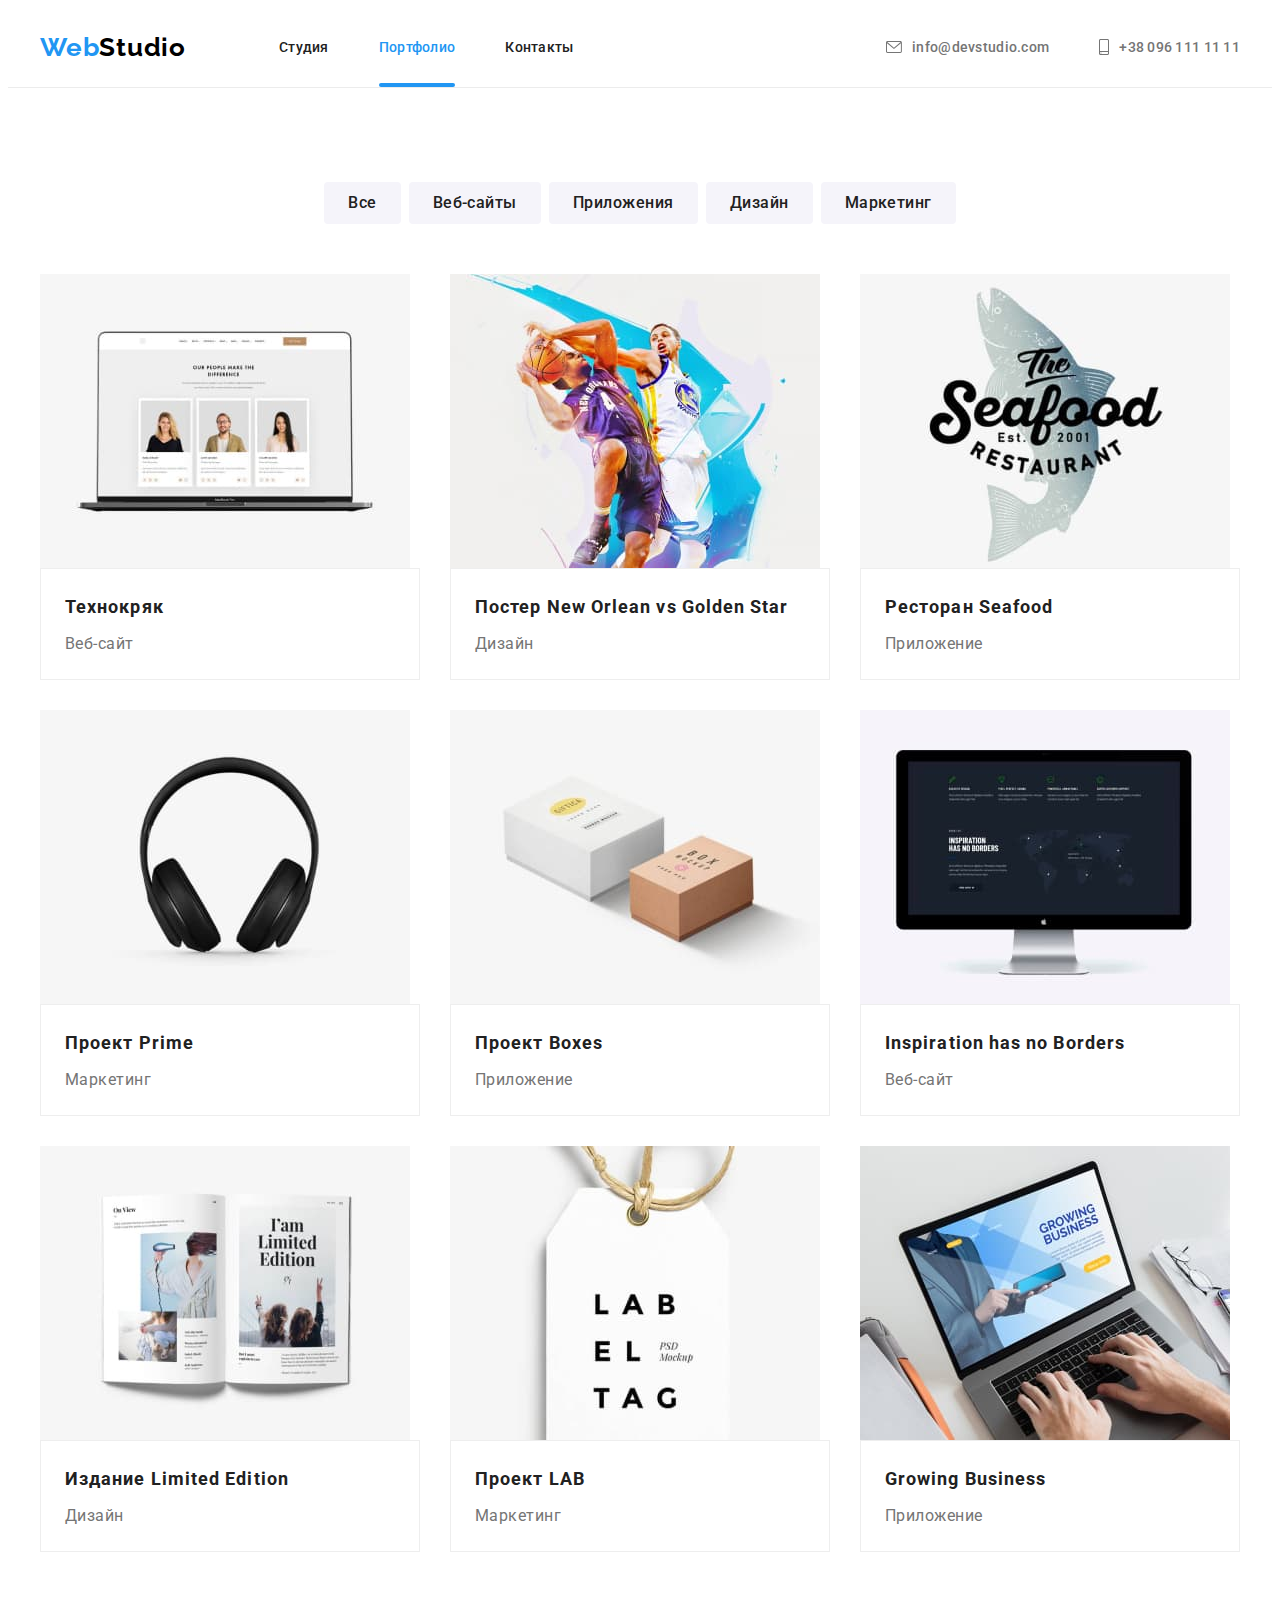
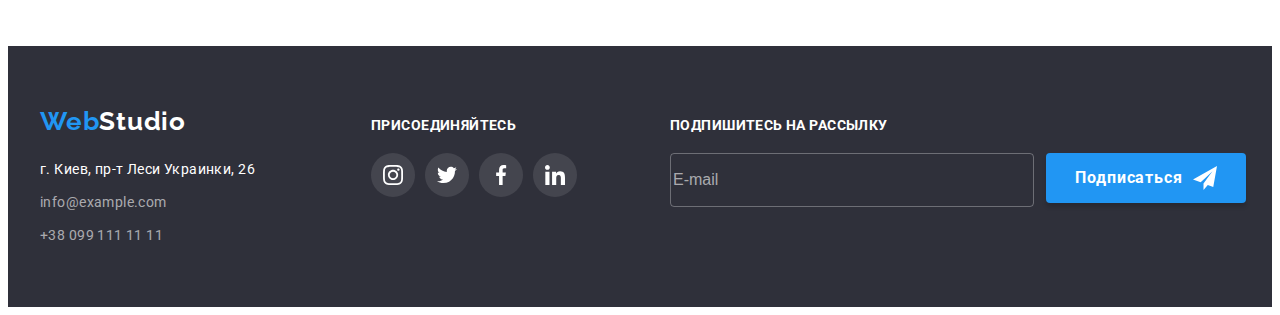
==== portfolio.html @ 8e60771f "1" ====
<!DOCTYPE html>
<html lang="ru">
  <head>
    <meta charset="UTF-8" />
    <meta http-equiv="X-UA-Compatible" content="IE=edge" />
    <meta name="viewport" content="width=device-width, initial-scale=1.0" />
    <title>Portfolio</title>
    <link rel="preconnect" href="https://fonts.googleapis.com" />
    <link rel="preconnect" href="https://fonts.gstatic.com" crossorigin />
    <link
      href="https://fonts.googleapis.com/css2?family=Raleway:wght@700&family=Roboto:wght@400;500;700;900&display=swap"
      rel="stylesheet"
    />
    <link
      rel="stylesheet"
      href="https://cdnjs.cloudflare.com/ajax/libs/modern-normalize/1.1.0/modern-normalize.min.css"
      integrity="sha512-wpPYUAdjBVSE4KJnH1VR1HeZfpl1ub8YT/NKx4PuQ5NmX2tKuGu6U/JRp5y+Y8XG2tV+wKQpNHVUX03MfMFn9Q=="
      crossorigin="anonymous"
      referrerpolicy="no-referrer"
    />
    <link rel="stylesheet" href="./css/styles.css" />
  </head>
  <body>
    <!-- header -->
    <header class="header">
      <div class="container header-container">
        <a href="./index.html" class="logo" lang="en"
          >Web<span class="logo-sp-dark">Studio</span></a
        >
        <nav>
          <ul class="header-list list prim-text-size">
            <li class="header-item">
              <a href="./index.html" class="header-link">Студия</a>
            </li>
            <li class="header-item">
              <a href="./portfolio.html" class="header-link current"
                >Портфолио</a
              >
            </li>
            <li class="header-item">
              <a href="" class="header-link">Контакты</a>
            </li>
          </ul>
        </nav>
        <ul class="header-connect list prim-text-size">
          <li class="header-connect-item">
            <a href="mailto:info@devstudio.com" class="header-connect-link">
              <svg class="icon-envelope" width="16" height="12">
                <use href="./images/symbol-defs.svg#envelope"></use>
              </svg>
              info@devstudio.com
            </a>
          </li>
          <li class="header-connect-item">
            <a href="tel:+380961111111" class="header-connect-link">
              <svg class="icon-smartphone" width="10" height="16">
                <use href="./images/symbol-defs.svg#smartphone"></use>
              </svg>
              +38 096 111 11 11
            </a>
          </li>
        </ul>
      </div>
    </header>
    <!-- main  -->
    <main>
      <section class="section">
        <div class="container">
          <h1 class="portfolio-title visually-hidden">Портфолио</h1>
          <!-- portfolio nav ------------- -->

          <ul class="portfolio-list list">
            <li class="portfolio-item">
              <button type="button" class="portfolio-btn">Все</button>
            </li>
            <li class="portfolio-item">
              <button type="button" class="portfolio-btn">Веб-сайты</button>
            </li>
            <li class="portfolio-item">
              <button type="button" class="portfolio-btn">Приложения</button>
            </li>
            <li class="portfolio-item">
              <button type="button" class="portfolio-btn">Дизайн</button>
            </li>
            <li class="portfolio-item">
              <button type="button" class="portfolio-btn">Маркетинг</button>
            </li>
          </ul>

          <!-- project -->
          <ul class="project-list list">
            <li class="project-item">
              <a href="" class="project-link">
                <div class="project-card-img">
                  <img
                    src="./images/p-texno.jpg"
                    alt="Фотографии сотрудников"
                    width="370"
                    height="294"
                  />
                  <p class="project-item-text">
                    Технокряк это современная площадка распространения
                    коронавируса. Компании используют эту платформу для
                    цифрового шпионажа и атак на защищённые сервера конкурентов.
                  </p>
                </div>
                <div class="project-card-footer">
                  <h2 class="project-item-title">Технокряк</h2>
                  <p class="project-item-development">Веб-сайт</p>
                </div>
              </a>
            </li>
            <li class="project-item">
              <a href="" class="project-link">
                <div class="project-card-img">
                  <img
                    src="./images/p-poster-no.jpg"
                    alt="Двое играют в волейбол"
                    width="370"
                    height="294"
                  />
                  <p class="project-item-text">
                    Технокряк это современная площадка распространения
                    коронавируса. Компании используют эту платформу для
                    цифрового шпионажа и атак на защищённые сервера конкурентов.
                  </p>
                </div>
                <div class="project-card-footer">
                  <h2 class="project-item-title">
                    Постер <span lang="en">New Orlean vs Golden Star</span>
                  </h2>
                  <p class="project-item-development">Дизайн</p>
                </div>
              </a>
            </li>
            <li class="project-item">
              <a href="" class="project-link">
                <div class="project-card-img">
                  <img
                    src="./images/p-rest-seefood.jpg"
                    alt="Лого ресторана"
                    width="370"
                    height="294"
                  />
                  <p class="project-item-text">
                    Технокряк это современная площадка распространения
                    коронавируса. Компании используют эту платформу для
                    цифрового шпионажа и атак на защищённые сервера конкурентов.
                  </p>
                </div>
                <div class="project-card-footer">
                  <h2 class="project-item-title">
                    Ресторан <span lang="en">Seafood</span>
                  </h2>
                  <p class="project-item-development">Приложение</p>
                </div>
              </a>
            </li>
            <li class="project-item">
              <a href="" class="project-link">
                <div class="project-card-img">
                  <img
                    src="./images/p-project-prime.jpg"
                    alt="Наушники"
                    width="370"
                    height="294"
                  />
                  <p class="project-item-text">
                    Технокряк это современная площадка распространения
                    коронавируса. Компании используют эту платформу для
                    цифрового шпионажа и атак на защищённые сервера конкурентов.
                  </p>
                </div>
                <div class="project-card-footer">
                  <h2 class="project-item-title">
                    Проект <span lang="en">Prime</span>
                  </h2>
                  <p class="project-item-development">Маркетинг</p>
                </div>
              </a>
            </li>
            <li class="project-item">
              <a href="" class="project-link">
                <div class="project-card-img">
                  <img
                    src="./images/p-project-boxes.jpg"
                    alt="Две коробочки"
                    width="370"
                    height="294"
                  />
                  <p class="project-item-text">
                    Технокряк это современная площадка распространения
                    коронавируса. Компании используют эту платформу для
                    цифрового шпионажа и атак на защищённые сервера конкурентов.
                  </p>
                </div>
                <div class="project-card-footer">
                  <h2 class="project-item-title">
                    Проект <span lang="en">Boxes</span>
                  </h2>
                  <p class="project-item-development">Приложение</p>
                </div>
              </a>
            </li>
            <li class="project-item">
              <a href="" class="project-link">
                <div class="project-card-img">
                  <img
                    src="./images/p-inspiration-borders.jpg"
                    alt="Веб страница на мониторе"
                    width="370"
                    height="294"
                  />
                  <p class="project-item-text">
                    Технокряк это современная площадка распространения
                    коронавируса. Компании используют эту платформу для
                    цифрового шпионажа и атак на защищённые сервера конкурентов.
                  </p>
                </div>
                <div class="project-card-footer">
                  <h2 class="project-item-title" lang="en">
                    Inspiration has no Borders
                  </h2>
                  <p class="project-item-development">Веб-сайт</p>
                </div>
              </a>
            </li>
            <li class="project-item">
              <a href="" class="project-link">
                <div class="project-card-img">
                  <img
                    src="./images/p-limited-idition.jpg"
                    alt="Раскрытая страница журнала"
                    width="370"
                    height="294"
                  />
                  <p class="project-item-text">
                    Технокряк это современная площадка распространения
                    коронавируса. Компании используют эту платформу для
                    цифрового шпионажа и атак на защищённые сервера конкурентов.
                  </p>
                </div>
                <div class="project-card-footer">
                  <h2 class="project-item-title">
                    Издание <span lang="en">Limited Edition</span>
                  </h2>
                  <p class="project-item-development">Дизайн</p>
                </div>
              </a>
            </li>
            <li class="project-item">
              <a href="" class="project-link">
                <div class="project-card-img">
                  <img
                    src="./images/p-project-lab.jpg"
                    alt="Ярлык на веревочке"
                    width="370"
                    height="294"
                  />
                  <p class="project-item-text">
                    Технокряк это современная площадка распространения
                    коронавируса. Компании используют эту платформу для
                    цифрового шпионажа и атак на защищённые сервера конкурентов.
                  </p>
                </div>
                <div class="project-card-footer">
                  <h2 class="project-item-title">
                    Проект <span lang="en">LAB</span>
                  </h2>
                  <p class="project-item-development">Маркетинг</p>
                </div>
              </a>
            </li>
            <li class="project-item">
              <a href="" class="project-link">
                <div class="project-card-img">
                  <img
                    src="./images/p-growing-business.jpg"
                    alt="Работа за ноутбуком"
                    width="370"
                    height="294"
                  />
                  <p class="project-item-text">
                    Технокряк это современная площадка распространения
                    коронавируса. Компании используют эту платформу для
                    цифрового шпионажа и атак на защищённые сервера конкурентов.
                  </p>
                </div>
                <div class="project-card-footer">
                  <h2 class="project-item-title" lang="en">Growing Business</h2>
                  <p class="project-item-development">Приложение</p>
                </div>
              </a>
            </li>
          </ul>
        </div>
      </section>
    </main>
    <!-- footer -->
    <footer class="footer">
      <div class="container container-footer">
        <div class="container-logoadd">
          <a href="./index.html" class="logo" lang="en"
            >Web<span class="logo-sp-light">Studio</span>
          </a>
          <address class="footer-address">
            <ul class="footer-address-list list">
              <li class="footer-address-item">
                <a
                  href="https://goo.gl/maps/Y3qcfdr68zk5Risw8"
                  target="_blank"
                  rel="noopener noreferrer nofollow"
                  class="footer-link-address"
                  >г. Киев, пр-т Леси Украинки, 26</a
                >
              </li>
              <li class="footer-address-item">
                <a href="mailto:info@example.com" class="footer-link-mail"
                  >info@example.com</a
                >
              </li>
              <li class="footer-address-item">
                <a href="tel:+380991111111" class="footer-link-tel"
                  >+38 099 111 11 11</a
                >
              </li>
            </ul>
          </address>
        </div>
        <div class="container-links">
          <p class="footer-cont-text">Присоединяйтесь</p>
          <!-- links -->
          <ul class="footer-icon-list list">
            <li class="footer-icon-item">
              <a href="" class="footer-icon-link">
                <svg class="footer-icon-icon" width="20" height="20">
                  <use href="./images/symbol-defs.svg#instagram"></use>
                </svg>
              </a>
            </li>
            <li class="footer-icon-item">
              <a href="" class="footer-icon-link">
                <svg class="footer-icon-icon" width="20" height="20">
                  <use href="./images/symbol-defs.svg#twitter"></use>
                </svg>
              </a>
            </li>
            <li class="footer-icon-item">
              <a href="" class="footer-icon-link">
                <svg class="footer-icon-icon" width="20" height="20">
                  <use href="./images/symbol-defs.svg#facebook"></use>
                </svg>
              </a>
            </li>
            <li class="footer-icon-item">
              <a href="" class="footer-icon-link">
                <svg class="footer-icon-icon" width="20" height="20">
                  <use href="./images/symbol-defs.svg#linkedin"></use>
                </svg>
              </a>
            </li>
          </ul>
        </div>
        <!-- form  -->
        <div class="container-email">
          <p class="footer-cont-text">Подпишитесь на рассылку</p>
          <form class="form-input">
            <label for="item-mail"></label>
            <input
              type="email"
              class="input-mail-item"
              name="item-mail"
              id="item-mail"
              placeholder="E-mail"
            />
            <button type="submit" class="btn-btn btn-mail">
              Подписаться
              <svg class="icon-send" width="24" height="24">
                <use href="./images/symbol-defs.svg#icon-send"></use>
              </svg>
            </button>
          </form>
        </div>
      </div>
    </footer>
  </body>
</html>
---- css/styles.css ----
:root {
  --prim-text-color: #757575;
  --title-text-color: #212121;
  --accent-color: #2196f3;
  --prim-backg-color: #ffffff;
  --light-backg-color: #f5f4fa;
  --dark-backg-color: #2f303a;
}

body {
  font-family: 'Roboto', sans-serif;
  color: var(--prim-text-color);
  background-color: var(--prim-backg-color);
}
p,
h1,
h2,
h3,
h4,
h5,
h6 {
  margin: 0;
}
ul {
  margin: 0;
  padding: 0;
}

button {
  cursor: pointer;
}
img {
  height: auto;
  display: block;
  max-width: 100%;
}

a {
  text-decoration: none;
}
.list {
  list-style: none;
}
.container {
  width: 1200px;
  padding-left: 15px;
  padding-right: 15px;
  margin: 0 auto;
  /* outline: 2px solid red; */
}
.visually-hidden {
  position: absolute;
  white-space: nowrap;
  width: 1px;
  height: 1px;
  overflow: hidden;
  border: 0;
  padding: 0;
  clip: rect(0 0 0 0);
  clip-path: inset(50%);
  margin: -1px;
}
.prim-text-size {
  font-size: 14px;
  line-height: calc(16 / 14);
}
.page-title-style {
  font-size: 36px;
  line-height: calc(42 / 36);
  text-align: center;
  letter-spacing: 0.03em;
  color: var(--title-text-color);
}
.section {
  padding-top: 94px;
  padding-bottom: 94px;
}
.btn-btn {
  font-family: inherit;
  cursor: pointer;
  font-weight: 700;
  font-size: 16px;
  line-height: 1.87;

  width: 200px;
  height: 50px;
  display: flex;
  justify-content: center;
  align-items: center;
  text-align: center;
  letter-spacing: 0.06em;
  color: #ffffff;
  background-color: var(--accent-color);
  border: transparent;
  border-radius: 4px;
  box-shadow: 0px 4px 4px rgba(0, 0, 0, 0.15);
  transition: background-color 300ms cubic-bezier(0.4, 0, 0.2, 1);
}
.hero-btn:hover,
.hero-btn:focus,
.btn-mail:hover,
.btn-mail:focus,
.btn-submit:hover,
.btn-submit:focus {
  background-color: #188ce8;
}

/* ---Header--------------- */
.header {
  padding-top: 24px;
  padding-bottom: 24px;
  border-bottom: 1px solid #ececec;
}
.header-container {
  display: flex;
  align-items: center;
}
/* --- LOGO --------------- */
.logo {
  font-family: Raleway, sans-serif;
  font-weight: 700;
  font-size: 26px;
  line-height: 1.19;
  letter-spacing: 0.03em;
  color: var(--accent-color);
  transition: color 300ms cubic-bezier(0.4, 0, 0.2, 1);
}
.logo-sp-dark {
  font-family: Raleway, sans-serif;
  color: #000000;
}
.logo:hover .logo-sp-dark,
.logo:focus .logo-sp-dark {
  color: var(--accent-color);
}
.logo-sp-light {
  font-family: Raleway, sans-serif;
  color: #ffffff;
}
.logo:hover .logo-sp-light,
.logo:focus .logo-sp-light {
  color: var(--accent-color);
}

/* --- header-list --------------- */
.header-list {
  margin-left: 93px;
  /* margin-top: 32px; */
  /* height: 48px; */
}
.header-list,
.header-connect {
  font-weight: 500;
  letter-spacing: 0.02em;
  display: flex;
}
.header-item {
  position: relative;
}
.header-item + .header-item {
  margin-left: 50px;
}
.header-connect {
  margin-left: auto;
}
.header-link {
  color: var(--title-text-color);
  transition: color 300ms cubic-bezier(0.4, 0, 0.2, 1);
}
.header-connect-item + .header-connect-item {
  margin-left: 50px;
}
.header-link:hover,
.header-link:focus {
  color: var(--accent-color);
}
.header-link.current {
  color: var(--accent-color);
}
.current::after {
  content: '';
  width: 100%;
  height: 4px;
  background: #2196f3;
  border-radius: 2px;
  position: absolute;
  left: 0;
  /* bottom: 0; */
  top: 44px;
}
.header-connect-link {
  display: flex;
  align-items: center;
  color: var(--prim-text-color);
  transition: color 300ms cubic-bezier(0.4, 0, 0.2, 1);
}
.icon-envelope,
.icon-smartphone {
  margin-right: 10px;
  fill: currentColor;
}
.header-connect-link:hover,
.header-connect-link:focus {
  color: var(--accent-color);
}
/* --- hero ------------------ */
.hero {
  background-color: var(--dark-backg-color);
  padding-top: 200px;
  padding-bottom: 200px;
  max-width: 1600px;
  margin-left: auto;
  margin-right: auto;
  background-image: linear-gradient(
      to right,
      rgba(47, 48, 58, 0.4),
      rgba(47, 48, 58, 0.4)
    ),
    url('../images/hero-1.jpg');
  background-repeat: no-repeat;
  background-position: center;
  background-size: cover;
}
.hero-pic {
  /* background-size: cover; */
  /* background: rgba(47, 48, 58, 0.4); */
}
.hero-title {
  font-weight: 900;
  font-size: 44px;
  line-height: 1.36;
  max-width: 696px;
  text-align: center;
  letter-spacing: 0.06em;
  text-transform: uppercase;
  color: #ffffff;
  margin-bottom: 30px;
  margin-left: auto;
  margin-right: auto;
}
.hero-btn {
  padding: 10 32;
  margin-left: auto;
  margin-right: auto;
}
/* --- advantage ----------- */
.advantage-list {
  display: flex;
  justify-content: space-between;
}
.advantage-item + .advantage-item {
  margin-left: 30px;
}
.advantage-icon {
  display: flex;
  height: 120px;
  margin-bottom: 30px;
  align-items: center;
  justify-content: center;
  background: var(--light-backg-color);
  border-radius: 4px;
}
.advantage-item-title {
  font-weight: 700;
  letter-spacing: 0.03em;
  text-transform: uppercase;
  color: var(--title-text-color);
  margin-bottom: 10px;
}
.advantage-item-text {
  font-size: 14px;
  line-height: calc(24 / 14);
  letter-spacing: 0.03em;
  width: 270px;
  /* color: var(--prim-text-color); */
}
/* --- development ------------------------- */
.development {
  padding-top: 0;
  padding-bottom: 94px;
}
.development-list {
  display: flex;
  margin-left: -30px;
}
.development-title {
  margin-bottom: 50px;
}
.development-item {
  width: calc(100% / 3 - 30px);
  margin-left: 30px;
}
.dev-item-container {
  position: relative;
}
.dev-text-container {
  position: absolute;
  display: flex;
  justify-content: center;
  align-items: center;
  width: 100%;
  height: 70px;
  background: rgba(47, 48, 58, 0.8);
  bottom: 0px;
}
.dev-item-text {
  font-weight: bold;
  font-size: 14px;
  line-height: 16px;
  letter-spacing: 0.03em;
  text-transform: uppercase;
  color: #ffffff;
}
/* --- team -------------------------- */
.team {
  background-color: var(--light-backg-color);
}
.team-title {
  margin-bottom: 50px;
}
.team-list {
  display: flex;
  margin-left: -30px;
  margin-bottom: -30px;
  flex-wrap: wrap;
}
.team-item {
  width: calc(100% / 4 - 30px);
  margin-left: 30px;
  margin-bottom: 30px;
  background: #ffffff;
  box-shadow: 0px 1px 3px rgba(0, 0, 0, 0.12), 0px 1px 1px rgba(0, 0, 0, 0.14),
    0px 2px 1px rgba(0, 0, 0, 0.2);
  border-radius: 0px 0px 4px 4px;
}
.team-card {
  padding: 30px 0;
}
.team-item-size {
  font-size: 16px;
  line-height: calc(19 / 16);
  text-align: center;
  letter-spacing: 0.03em;
}
.team-item-title {
  font-weight: 500;
  color: var(--title-text-color);
  margin-bottom: 10px;
}
.team-item-text {
  margin-bottom: 16px;
}
.cont-item {
  display: flex;
  justify-content: center;
}
.cont-icon {
  width: 44px;
  height: 44px;
}
.cont-icon + .cont-icon {
  margin-left: 10px;
}
.cont-link {
  display: flex;
  width: 100%;
  height: 100%;
  border-radius: 50%;
  color: #afb1b8;
  background-color: var(--prim-backg-color);
  align-items: center;
  justify-content: center;
  transition-property: background-color, color;
  transition-duration: 250ms;
  transition-timing-function: cubic-bezier(0.4, 0, 0.2, 1);
}
.cont-link:hover,
.cont-link:focus {
  color: #ffffff;
  background-color: var(--accent-color);
}
.team-cont-icon {
  fill: currentColor;
}

/* client */
.client-title {
  margin-bottom: 50px;
}
.client-list {
  display: flex;
}
.client-item {
  /* width: calc(100% / 6 - 30px); */
  width: 170px;
  height: 92px;
  background: #ffffff;
  /* border-radius: 0px 0px 4px 4px; */
}
.client-item + .client-item {
  margin-left: 30px;
}

.client-link {
  display: flex;
  align-items: center;
  justify-content: center;
  width: 100%;
  height: 100%;
  border: 1px solid #afb1b8;
  border-radius: 4px;
  color: #afb1b8;
  transition-property: border, color;
  transition-duration: 250ms;
  transition-timing-function: cubic-bezier(0.4, 0, 0.2, 1);
}
.client-link:hover,
.client-link:focus {
  color: var(--accent-color);
  border: 1px solid var(--accent-color);
}

.client-icon {
  fill: currentColor;
}
/* footer */
.footer {
  background-color: var(--dark-backg-color);
  padding-top: 60px;
  padding-bottom: 60px;
}
.container-footer {
  display: flex;
  align-items: baseline;
}
/* logo */
.container-logoadd {
  flex-grow: 1;
}
.footer-address {
  margin-top: 20px;
}
.footer-address-list {
}
.footer-address-item {
  font-style: normal;
  font-size: 14px;
  line-height: calc(24 / 14);
  letter-spacing: 0.03em;
}
.footer-address-item:not(:last-child) {
  margin-bottom: 9px;
}
.footer-link-address {
  color: #ffffff;
  transition: color 300ms cubic-bezier(0.4, 0, 0.2, 1);
}
.footer-link-mail,
.footer-link-tel {
  color: rgba(255, 255, 255, 0.6);
  transition: color 300ms cubic-bezier(0.4, 0, 0.2, 1);
}
.footer-link-address:hover,
.footer-link-mail:hover,
.footer-link-tel:hover,
.footer-link-address:focus,
.footer-link-mail:focus,
.footer-link-tel:focus {
  color: var(--accent-color);
}
/* container-links */
.container-links {
  margin-left: 70px;
  margin-right: 93px;
}

.footer-cont-text {
  font-weight: bold;
  font-size: 14px;
  line-height: 16px;
  letter-spacing: 0.03em;
  text-transform: uppercase;
  color: #ffffff;
  margin-bottom: 20px;
}
.footer-icon-list {
  display: flex;
  justify-content: center;
}
.footer-icon-item {
  width: 44px;
  height: 44px;
}
.footer-icon-item + .footer-icon-item {
  margin-left: 10px;
}
.footer-icon-link {
  display: flex;
  width: 100%;
  height: 100%;
  border-radius: 50%;
  color: #ffffff;
  background: rgba(255, 255, 255, 0.1);
  align-items: center;
  justify-content: center;

  transition-property: background-color, color;
  transition-duration: 250ms;
  transition-timing-function: cubic-bezier(0.4, 0, 0.2, 1);
}
.footer-icon-link:hover,
.footer-icon-link:focus {
  color: #ffffff;
  background-color: var(--accent-color);
}
.footer-icon-icon {
  fill: currentColor;
}
.container-email {
  width: 570px;
}
.form-input {
  display: inline-flex;
}
.input-mail {
}
.input-mail-item {
  font-size: 16px;
  height: 50px;
  border-radius: 4px;
  background-color: transparent;
  width: 358px;
  border: 1px solid rgba(255, 255, 255, 0.3);
  transition: border-color 500ms;
}
/* ,  */
.input-mail-item::placeholder {
  color: rgba(255, 255, 255, 0.6);
  transition: color 500ms;
}
.input-mail-item:hover,
.input-mail-item:focus {
  color: #ffffff;
  border: 1px solid #ffffff;
}
.input-mail-item:hover::placeholder,
.input-mail-item:focus::placeholder {
  color: #ffffff;
}

.btn-mail {
  padding: 10 28;
  margin-left: 12px;
}

.icon-send {
  margin-left: 10px;
  fill: currentColor;
}

/* --- portfolio-page ---------------- */

.portfolio-list {
  margin-bottom: 50px;
  display: flex;
  justify-content: center;
}

.portfolio-item + .portfolio-item {
  margin-left: 8px;
}
.portfolio-btn {
  padding: 6px 22px;
  font-family: inherit;
  cursor: pointer;
  font-weight: 500;
  font-size: 16px;
  line-height: calc(26 / 16);
  letter-spacing: 0.03em;
  color: var(--title-text-color);
  border-color: transparent;
  border-radius: 4px;
  background-color: var(--light-backg-color);

  transition-property: background-color, color, box-shadow;
  transition-duration: 250ms;
  transition-timing-function: cubic-bezier(0.4, 0, 0.2, 1);
}
.portfolio-btn:hover,
.portfolio-btn:focus {
  color: #ffffff;
  background-color: var(--accent-color);
  box-shadow: 0px 3px 1px rgba(0, 0, 0, 0.1), 0px 1px 2px rgba(0, 0, 0, 0.08),
    0px 2px 2px rgba(0, 0, 0, 0.12);
}
/* project */
.project-list {
  display: flex;
  margin-left: -30px;
  margin-bottom: -30px;
  flex-wrap: wrap;
}
.project-item {
  width: calc(100% / 3 - 30px);
  margin-left: 30px;
  margin-bottom: 30px;
  position: relative;
}
.project-card-img {
  position: relative;
  overflow: hidden;
}
.project-item-text {
  position: absolute;
  top: 0;
  left: 0;
  font-size: 18px;
  line-height: calc(28 / 18);
  letter-spacing: 0.03em;
  color: #ffffff;
  background-color: rgba(33, 150, 243, 0.8);
  padding: 24px;
  height: 100%;
  transform: translateY(100%);
  transition: transform 300ms cubic-bezier(0.4, 0, 0.2, 1);
}
.project-link:hover .project-item-text,
.project-link:focus .project-item-text {
  transform: translateY(0);
}
.project-link {
  display: block;
  transition: box-shadow 300ms cubic-bezier(0.4, 0, 0.2, 1);
}
.project-link:hover,
.project-link:focus {
  box-shadow: 0px 1px 1px rgba(0, 0, 0, 0.12), 0px 4px 4px rgba(0, 0, 0, 0.06),
    1px 4px 6px rgba(0, 0, 0, 0.16);
}
.project-card-footer {
  background: #ffffff;
  border: 1px solid #eeeeee;
  box-sizing: border-box;
  padding: 20px 24px;
}

.project-item-title {
  margin-bottom: 4px;
  font-weight: 700;
  font-size: 18px;
  line-height: 2;
  letter-spacing: 0.06em;
  color: var(--title-text-color);
}
.project-item-development {
  font-size: 16px;
  line-height: calc(30 / 16);
  letter-spacing: 0.03em;
  color: var(--prim-text-color);
}

.backdrop {
  width: 100vw;
  height: 100vh;
  background-color: rgba(0, 0, 0, 0.367);
  position: fixed;
  top: 0;
  transition: opacity 500ms, visibility 500ms;
}
.modal {
  width: 528px;
  min-height: 581px;
  background-color: #ffffff;
  border-radius: 10px;
  position: absolute;
  top: 50%;
  left: 50%;
  transform: translate(-50%, -50%);
  /* transition: transform 500ms; */
  padding: 40px;
}
.modal-close-btn {
  width: 30px;
  height: 30px;
  border-radius: 50%;
  border: 1px solid #999999;
  background-color: transparent;
  position: absolute;
  top: 8px;
  right: 8px;
  display: flex;
  align-items: center;
  justify-content: center;
}
.modal-close-btn:hover,
.modal-close-btn:focus {
  fill: var(--accent-color);
}
.is-hidden {
  opacity: 0;
  pointer-events: none;
  visibility: hidden;
}
.modal-title {
  font-weight: 700;
  font-size: 20px;
  line-height: calc(23 / 20);
  text-align: center;
  letter-spacing: 0.03em;
  color: var(--title-text-color);
  margin-bottom: 12px;
}
/* modal-form */
.modal-form {
}
.form-field {
  margin-bottom: 10px;
}
.modal-label {
  display: block;
  font-size: 12px;
  line-height: 16px;
  letter-spacing: 0.01em;
  color: var(--prim-text-color);
  margin-bottom: 10px;
}
.modal-label-end {
  margin-bottom: 20px;
}
.field-container {
  position: relative;
  display: block;
  margin-top: 4px;
}
.field-container-end {
  margin-bottom: -10px;
}
.modal-input {
  width: 100%;
  height: 40px;
  border: 1px solid rgba(33, 33, 33, 0.2);
  border-radius: 4px;

  padding-left: 42px;
  outline: none;
}
.modal-icon {
  position: absolute;
  left: 12px;
  top: 50%;
  transform: translateY(-50%);
  fill: var(--title-text-color);
}
.modal-text {
  width: 100%;
  height: 120px;
  border: 1px solid rgba(33, 33, 33, 0.2);
  border-radius: 4px;
  padding: 12px 16px;
  resize: none;
  outline: none;
  display: block;
  margin-top: 4px;
}
.modal-text::placeholder,
.modal-input::placeholder {
  font-size: 12px;
  line-height: calc(14 / 12);
  letter-spacing: 0.01em;
  color: rgba(117, 117, 117, 0.5);
}
/* .modal-text:hover,
.modal-text:focus,
.modal-input:hover,
.modal-input:focus {
  border-color: var(--accent-color);
} */
.modal-text:hover::placeholder,
.modal-text:focus::placeholder,
.modal-input:hover::placeholder,
.modal-input:focus::placeholder {
  color: var(--accent-color);
}
.modal-input:hover + .modal-icon,
.modal-input:focus + .modal-icon {
  fill: var(--accent-color);
}
.chek-field {
  position: relative;
  margin-bottom: 30px;
  display: flex;
  align-items: center;
  justify-content: center;
}

.modal-chek-span {
  width: 16px;
  height: 15px;
  border: 2px solid #000000;
  border-radius: 2px;
  margin-right: 8px;
  fill: transparent;
}
.modal-chek-text {
  font-size: 14px;
  color: var(--prim-text-color);
}
.modal-chek:focus + .modal-chek-span {
  outline: 3px solid var(--accent-color);
}
.modal-chek:checked + .modal-chek-span {
  background-color: var(--accent-color);
  border: none;
  fill: #ffffff;
}

/* .modal-chek-text::before {
  content: '';
  width: 16px;
  height: 15px;
  border: 2px solid #000000;
  border-radius: 2px;
  margin-right: 8px;
}
.modal-chek:checked + .modal-chek-text::before {
  background-image: url(../images/icon\ check.png);
  border: none;
} */

.chek-label-span {
  color: var(--accent-color);
  text-decoration: underline;
}
.btn-submit {
  padding: 10px 32px;
  margin-left: auto;
  margin-right: auto;
}
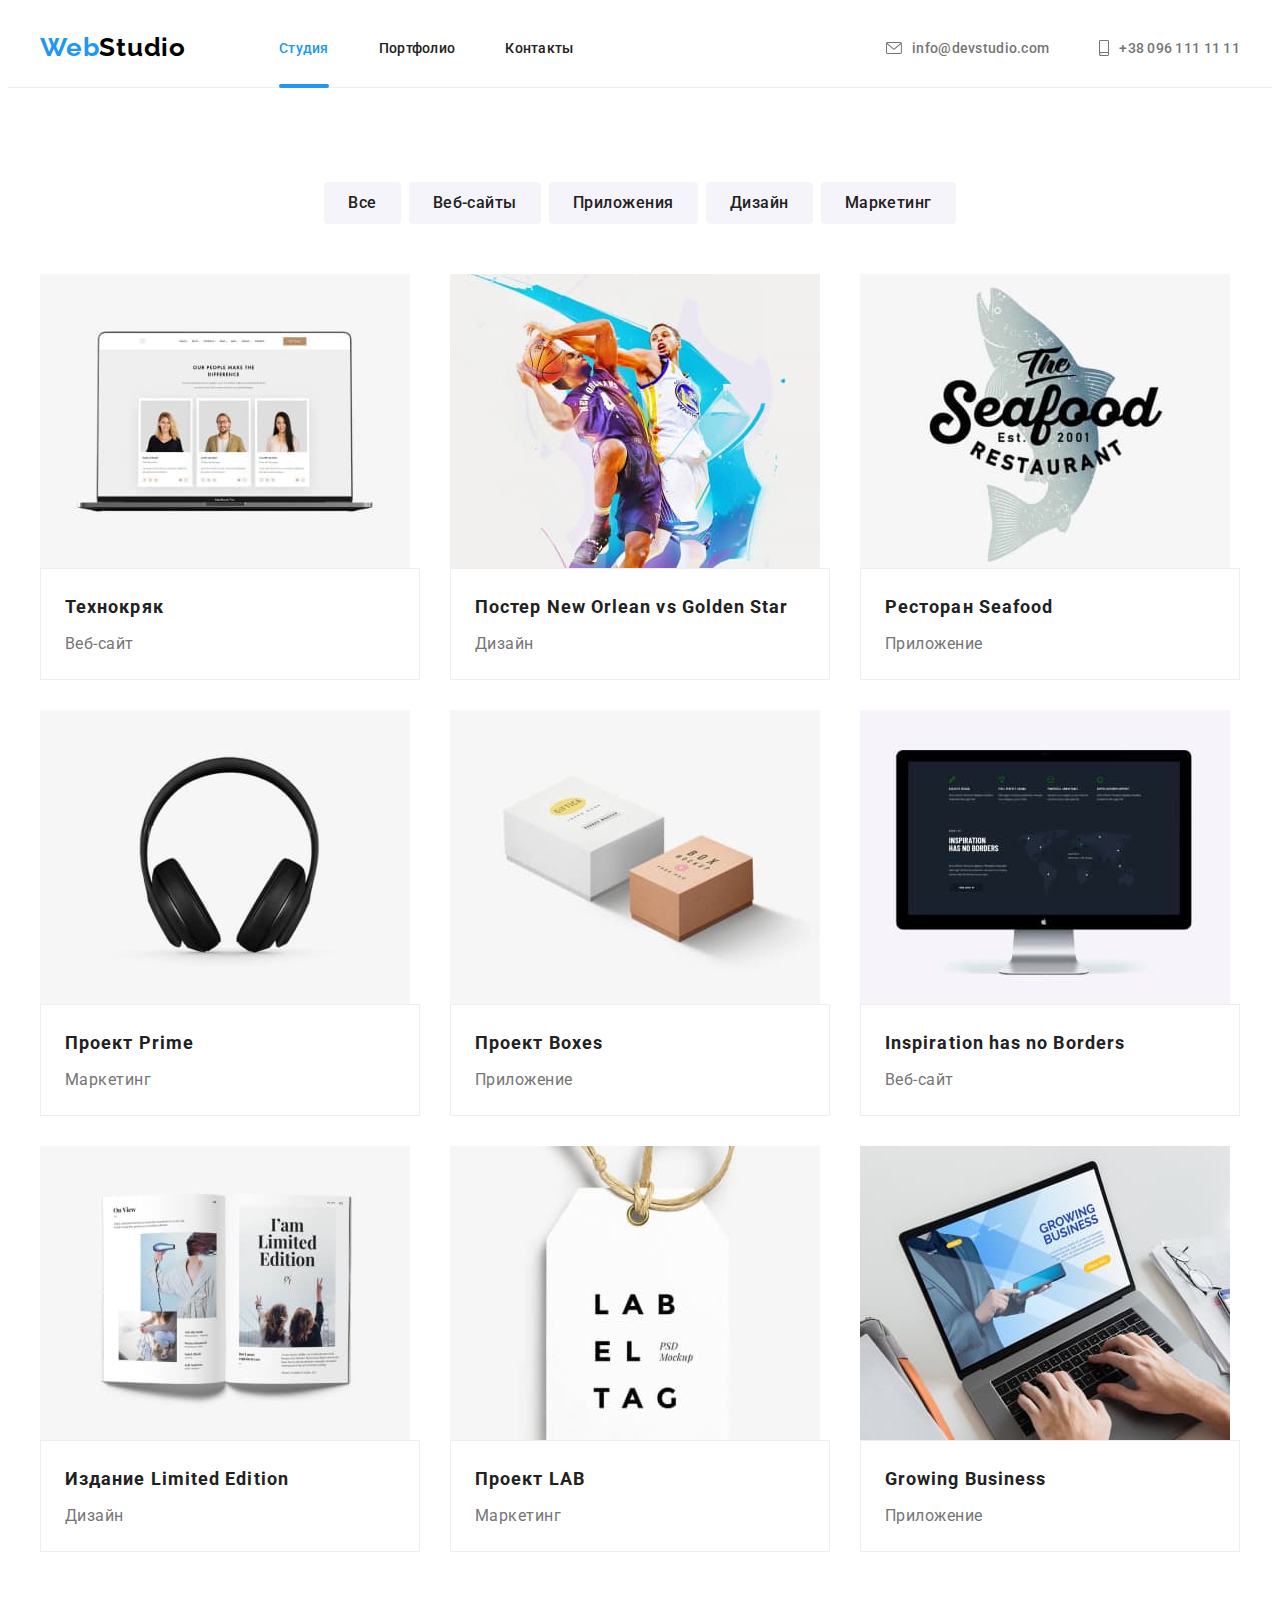
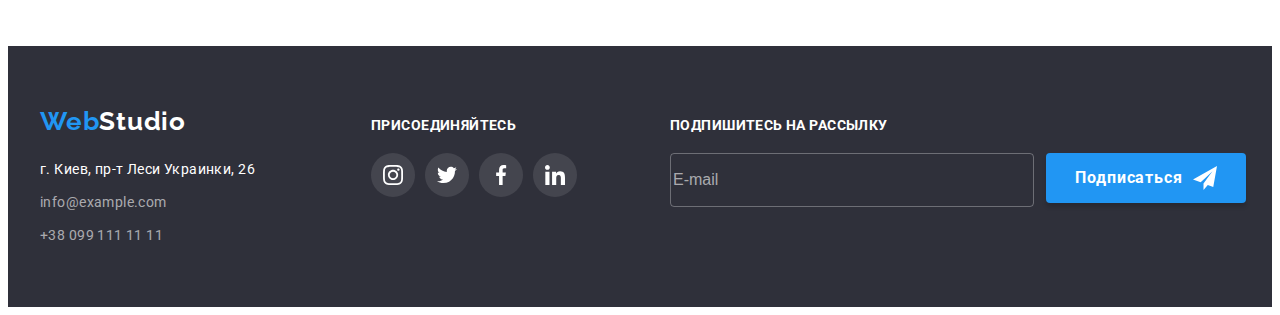
==== commit 2998ffcf: "dev section" ====
--- a/portfolio.html
+++ b/portfolio.html
@@ -18,42 +18,43 @@
       crossorigin="anonymous"
       referrerpolicy="no-referrer"
     />
-    <link rel="stylesheet" href="./css/styles.css" />
+    <!-- <link rel="stylesheet" href="./css/styles.css" /> -->
+    <link rel="stylesheet" href="./css/main.css" />
   </head>
   <body>
     <!-- header -->
     <header class="header">
       <div class="container header-container">
         <a href="./index.html" class="logo" lang="en"
-          >Web<span class="logo-sp-dark">Studio</span></a
+          >Web<span class="logo--dark">Studio</span></a
         >
         <nav>
           <ul class="header-list list prim-text-size">
-            <li class="header-item">
-              <a href="./index.html" class="header-link">Студия</a>
-            </li>
-            <li class="header-item">
-              <a href="./portfolio.html" class="header-link current"
-                >Портфолио</a
+            <li class="header-list__item">
+              <a href="./index.html" class="header-list__link current"
+                >Студия</a
               >
             </li>
-            <li class="header-item">
-              <a href="" class="header-link">Контакты</a>
+            <li class="header-list__item">
+              <a href="./portfolio.html" class="header-list__link">Портфолио</a>
+            </li>
+            <li class="header-list__item">
+              <a href="" class="header-list__link">Контакты</a>
             </li>
           </ul>
         </nav>
         <ul class="header-connect list prim-text-size">
-          <li class="header-connect-item">
-            <a href="mailto:info@devstudio.com" class="header-connect-link">
-              <svg class="icon-envelope" width="16" height="12">
+          <li class="header-connect__item">
+            <a href="mailto:info@devstudio.com" class="header-connect__link">
+              <svg class="header-connect__envelope" width="16" height="12">
                 <use href="./images/symbol-defs.svg#envelope"></use>
               </svg>
               info@devstudio.com
             </a>
           </li>
-          <li class="header-connect-item">
-            <a href="tel:+380961111111" class="header-connect-link">
-              <svg class="icon-smartphone" width="10" height="16">
+          <li class="header-connect__item">
+            <a href="tel:+380961111111" class="header-connect__link">
+              <svg class="header-connect__smartphone" width="10" height="16">
                 <use href="./images/symbol-defs.svg#smartphone"></use>
               </svg>
               +38 096 111 11 11
@@ -301,7 +302,7 @@
       <div class="container container-footer">
         <div class="container-logoadd">
           <a href="./index.html" class="logo" lang="en"
-            >Web<span class="logo-sp-light">Studio</span>
+            >Web<span class="logo--light">Studio</span>
           </a>
           <address class="footer-address">
             <ul class="footer-address-list list">
@@ -373,7 +374,7 @@
               id="item-mail"
               placeholder="E-mail"
             />
-            <button type="submit" class="btn-btn btn-mail">
+            <button type="submit" class="btn form-input__btn">
               Подписаться
               <svg class="icon-send" width="24" height="24">
                 <use href="./images/symbol-defs.svg#icon-send"></use>
--- a/css/styles.css
+++ b/css/styles.css
@@ -1,818 +1,16 @@
-:root {
-  --prim-text-color: #757575;
-  --title-text-color: #212121;
-  --accent-color: #2196f3;
-  --prim-backg-color: #ffffff;
-  --light-backg-color: #f5f4fa;
-  --dark-backg-color: #2f303a;
-}
-
-body {
-  font-family: 'Roboto', sans-serif;
-  color: var(--prim-text-color);
-  background-color: var(--prim-backg-color);
-}
-p,
-h1,
-h2,
-h3,
-h4,
-h5,
-h6 {
-  margin: 0;
-}
-ul {
-  margin: 0;
-  padding: 0;
-}
-
-button {
-  cursor: pointer;
-}
-img {
-  height: auto;
-  display: block;
-  max-width: 100%;
-}
-
-a {
-  text-decoration: none;
-}
-.list {
-  list-style: none;
-}
-.container {
-  width: 1200px;
-  padding-left: 15px;
-  padding-right: 15px;
-  margin: 0 auto;
-  /* outline: 2px solid red; */
-}
-.visually-hidden {
-  position: absolute;
-  white-space: nowrap;
-  width: 1px;
-  height: 1px;
-  overflow: hidden;
-  border: 0;
-  padding: 0;
-  clip: rect(0 0 0 0);
-  clip-path: inset(50%);
-  margin: -1px;
-}
-.prim-text-size {
-  font-size: 14px;
-  line-height: calc(16 / 14);
-}
-.page-title-style {
-  font-size: 36px;
-  line-height: calc(42 / 36);
-  text-align: center;
-  letter-spacing: 0.03em;
-  color: var(--title-text-color);
-}
-.section {
-  padding-top: 94px;
-  padding-bottom: 94px;
-}
-.btn-btn {
-  font-family: inherit;
-  cursor: pointer;
-  font-weight: 700;
-  font-size: 16px;
-  line-height: 1.87;
-
-  width: 200px;
-  height: 50px;
-  display: flex;
-  justify-content: center;
-  align-items: center;
-  text-align: center;
-  letter-spacing: 0.06em;
-  color: #ffffff;
-  background-color: var(--accent-color);
-  border: transparent;
-  border-radius: 4px;
-  box-shadow: 0px 4px 4px rgba(0, 0, 0, 0.15);
-  transition: background-color 300ms cubic-bezier(0.4, 0, 0.2, 1);
-}
-.hero-btn:hover,
-.hero-btn:focus,
-.btn-mail:hover,
-.btn-mail:focus,
-.btn-submit:hover,
-.btn-submit:focus {
-  background-color: #188ce8;
-}
-
 /* ---Header--------------- */
-.header {
-  padding-top: 24px;
-  padding-bottom: 24px;
-  border-bottom: 1px solid #ececec;
-}
-.header-container {
-  display: flex;
-  align-items: center;
-}
-/* --- LOGO --------------- */
-.logo {
-  font-family: Raleway, sans-serif;
-  font-weight: 700;
-  font-size: 26px;
-  line-height: 1.19;
-  letter-spacing: 0.03em;
-  color: var(--accent-color);
-  transition: color 300ms cubic-bezier(0.4, 0, 0.2, 1);
-}
-.logo-sp-dark {
-  font-family: Raleway, sans-serif;
-  color: #000000;
-}
-.logo:hover .logo-sp-dark,
-.logo:focus .logo-sp-dark {
-  color: var(--accent-color);
-}
-.logo-sp-light {
-  font-family: Raleway, sans-serif;
-  color: #ffffff;
-}
-.logo:hover .logo-sp-light,
-.logo:focus .logo-sp-light {
-  color: var(--accent-color);
-}
-
-/* --- header-list --------------- */
-.header-list {
-  margin-left: 93px;
-  /* margin-top: 32px; */
-  /* height: 48px; */
-}
-.header-list,
-.header-connect {
-  font-weight: 500;
-  letter-spacing: 0.02em;
-  display: flex;
-}
-.header-item {
-  position: relative;
-}
-.header-item + .header-item {
-  margin-left: 50px;
-}
-.header-connect {
-  margin-left: auto;
-}
-.header-link {
-  color: var(--title-text-color);
-  transition: color 300ms cubic-bezier(0.4, 0, 0.2, 1);
-}
-.header-connect-item + .header-connect-item {
-  margin-left: 50px;
-}
-.header-link:hover,
-.header-link:focus {
-  color: var(--accent-color);
-}
-.header-link.current {
-  color: var(--accent-color);
-}
-.current::after {
-  content: '';
-  width: 100%;
-  height: 4px;
-  background: #2196f3;
-  border-radius: 2px;
-  position: absolute;
-  left: 0;
-  /* bottom: 0; */
-  top: 44px;
-}
-.header-connect-link {
-  display: flex;
-  align-items: center;
-  color: var(--prim-text-color);
-  transition: color 300ms cubic-bezier(0.4, 0, 0.2, 1);
-}
-.icon-envelope,
-.icon-smartphone {
-  margin-right: 10px;
-  fill: currentColor;
-}
-.header-connect-link:hover,
-.header-connect-link:focus {
-  color: var(--accent-color);
-}
 /* --- hero ------------------ */
-.hero {
-  background-color: var(--dark-backg-color);
-  padding-top: 200px;
-  padding-bottom: 200px;
-  max-width: 1600px;
-  margin-left: auto;
-  margin-right: auto;
-  background-image: linear-gradient(
-      to right,
-      rgba(47, 48, 58, 0.4),
-      rgba(47, 48, 58, 0.4)
-    ),
-    url('../images/hero-1.jpg');
-  background-repeat: no-repeat;
-  background-position: center;
-  background-size: cover;
-}
-.hero-pic {
-  /* background-size: cover; */
-  /* background: rgba(47, 48, 58, 0.4); */
-}
-.hero-title {
-  font-weight: 900;
-  font-size: 44px;
-  line-height: 1.36;
-  max-width: 696px;
-  text-align: center;
-  letter-spacing: 0.06em;
-  text-transform: uppercase;
-  color: #ffffff;
-  margin-bottom: 30px;
-  margin-left: auto;
-  margin-right: auto;
-}
-.hero-btn {
-  padding: 10 32;
-  margin-left: auto;
-  margin-right: auto;
-}
 /* --- advantage ----------- */
-.advantage-list {
-  display: flex;
-  justify-content: space-between;
-}
-.advantage-item + .advantage-item {
-  margin-left: 30px;
-}
-.advantage-icon {
-  display: flex;
-  height: 120px;
-  margin-bottom: 30px;
-  align-items: center;
-  justify-content: center;
-  background: var(--light-backg-color);
-  border-radius: 4px;
-}
-.advantage-item-title {
-  font-weight: 700;
-  letter-spacing: 0.03em;
-  text-transform: uppercase;
-  color: var(--title-text-color);
-  margin-bottom: 10px;
-}
-.advantage-item-text {
-  font-size: 14px;
-  line-height: calc(24 / 14);
-  letter-spacing: 0.03em;
-  width: 270px;
-  /* color: var(--prim-text-color); */
-}
 /* --- development ------------------------- */
-.development {
-  padding-top: 0;
-  padding-bottom: 94px;
-}
-.development-list {
-  display: flex;
-  margin-left: -30px;
-}
-.development-title {
-  margin-bottom: 50px;
-}
-.development-item {
-  width: calc(100% / 3 - 30px);
-  margin-left: 30px;
-}
-.dev-item-container {
-  position: relative;
-}
-.dev-text-container {
-  position: absolute;
-  display: flex;
-  justify-content: center;
-  align-items: center;
-  width: 100%;
-  height: 70px;
-  background: rgba(47, 48, 58, 0.8);
-  bottom: 0px;
-}
-.dev-item-text {
-  font-weight: bold;
-  font-size: 14px;
-  line-height: 16px;
-  letter-spacing: 0.03em;
-  text-transform: uppercase;
-  color: #ffffff;
-}
 /* --- team -------------------------- */
-.team {
-  background-color: var(--light-backg-color);
-}
-.team-title {
-  margin-bottom: 50px;
-}
-.team-list {
-  display: flex;
-  margin-left: -30px;
-  margin-bottom: -30px;
-  flex-wrap: wrap;
-}
-.team-item {
-  width: calc(100% / 4 - 30px);
-  margin-left: 30px;
-  margin-bottom: 30px;
-  background: #ffffff;
-  box-shadow: 0px 1px 3px rgba(0, 0, 0, 0.12), 0px 1px 1px rgba(0, 0, 0, 0.14),
-    0px 2px 1px rgba(0, 0, 0, 0.2);
-  border-radius: 0px 0px 4px 4px;
-}
-.team-card {
-  padding: 30px 0;
-}
-.team-item-size {
-  font-size: 16px;
-  line-height: calc(19 / 16);
-  text-align: center;
-  letter-spacing: 0.03em;
-}
-.team-item-title {
-  font-weight: 500;
-  color: var(--title-text-color);
-  margin-bottom: 10px;
-}
-.team-item-text {
-  margin-bottom: 16px;
-}
-.cont-item {
-  display: flex;
-  justify-content: center;
-}
-.cont-icon {
-  width: 44px;
-  height: 44px;
-}
-.cont-icon + .cont-icon {
-  margin-left: 10px;
-}
-.cont-link {
-  display: flex;
-  width: 100%;
-  height: 100%;
-  border-radius: 50%;
-  color: #afb1b8;
-  background-color: var(--prim-backg-color);
-  align-items: center;
-  justify-content: center;
-  transition-property: background-color, color;
-  transition-duration: 250ms;
-  transition-timing-function: cubic-bezier(0.4, 0, 0.2, 1);
-}
-.cont-link:hover,
-.cont-link:focus {
-  color: #ffffff;
-  background-color: var(--accent-color);
-}
-.team-cont-icon {
-  fill: currentColor;
-}
 
 /* client */
-.client-title {
-  margin-bottom: 50px;
-}
-.client-list {
-  display: flex;
-}
-.client-item {
-  /* width: calc(100% / 6 - 30px); */
-  width: 170px;
-  height: 92px;
-  background: #ffffff;
-  /* border-radius: 0px 0px 4px 4px; */
-}
-.client-item + .client-item {
-  margin-left: 30px;
-}
-
-.client-link {
-  display: flex;
-  align-items: center;
-  justify-content: center;
-  width: 100%;
-  height: 100%;
-  border: 1px solid #afb1b8;
-  border-radius: 4px;
-  color: #afb1b8;
-  transition-property: border, color;
-  transition-duration: 250ms;
-  transition-timing-function: cubic-bezier(0.4, 0, 0.2, 1);
-}
-.client-link:hover,
-.client-link:focus {
-  color: var(--accent-color);
-  border: 1px solid var(--accent-color);
-}
-
-.client-icon {
-  fill: currentColor;
-}
 /* footer */
-.footer {
-  background-color: var(--dark-backg-color);
-  padding-top: 60px;
-  padding-bottom: 60px;
-}
-.container-footer {
-  display: flex;
-  align-items: baseline;
-}
-/* logo */
-.container-logoadd {
-  flex-grow: 1;
-}
-.footer-address {
-  margin-top: 20px;
-}
-.footer-address-list {
-}
-.footer-address-item {
-  font-style: normal;
-  font-size: 14px;
-  line-height: calc(24 / 14);
-  letter-spacing: 0.03em;
-}
-.footer-address-item:not(:last-child) {
-  margin-bottom: 9px;
-}
-.footer-link-address {
-  color: #ffffff;
-  transition: color 300ms cubic-bezier(0.4, 0, 0.2, 1);
-}
-.footer-link-mail,
-.footer-link-tel {
-  color: rgba(255, 255, 255, 0.6);
-  transition: color 300ms cubic-bezier(0.4, 0, 0.2, 1);
-}
-.footer-link-address:hover,
-.footer-link-mail:hover,
-.footer-link-tel:hover,
-.footer-link-address:focus,
-.footer-link-mail:focus,
-.footer-link-tel:focus {
-  color: var(--accent-color);
-}
-/* container-links */
-.container-links {
-  margin-left: 70px;
-  margin-right: 93px;
-}
-
-.footer-cont-text {
-  font-weight: bold;
-  font-size: 14px;
-  line-height: 16px;
-  letter-spacing: 0.03em;
-  text-transform: uppercase;
-  color: #ffffff;
-  margin-bottom: 20px;
-}
-.footer-icon-list {
-  display: flex;
-  justify-content: center;
-}
-.footer-icon-item {
-  width: 44px;
-  height: 44px;
-}
-.footer-icon-item + .footer-icon-item {
-  margin-left: 10px;
-}
-.footer-icon-link {
-  display: flex;
-  width: 100%;
-  height: 100%;
-  border-radius: 50%;
-  color: #ffffff;
-  background: rgba(255, 255, 255, 0.1);
-  align-items: center;
-  justify-content: center;
-
-  transition-property: background-color, color;
-  transition-duration: 250ms;
-  transition-timing-function: cubic-bezier(0.4, 0, 0.2, 1);
-}
-.footer-icon-link:hover,
-.footer-icon-link:focus {
-  color: #ffffff;
-  background-color: var(--accent-color);
-}
-.footer-icon-icon {
-  fill: currentColor;
-}
-.container-email {
-  width: 570px;
-}
-.form-input {
-  display: inline-flex;
-}
-.input-mail {
-}
-.input-mail-item {
-  font-size: 16px;
-  height: 50px;
-  border-radius: 4px;
-  background-color: transparent;
-  width: 358px;
-  border: 1px solid rgba(255, 255, 255, 0.3);
-  transition: border-color 500ms;
-}
-/* ,  */
-.input-mail-item::placeholder {
-  color: rgba(255, 255, 255, 0.6);
-  transition: color 500ms;
-}
-.input-mail-item:hover,
-.input-mail-item:focus {
-  color: #ffffff;
-  border: 1px solid #ffffff;
-}
-.input-mail-item:hover::placeholder,
-.input-mail-item:focus::placeholder {
-  color: #ffffff;
-}
-
-.btn-mail {
-  padding: 10 28;
-  margin-left: 12px;
-}
-
-.icon-send {
-  margin-left: 10px;
-  fill: currentColor;
-}
-
 /* --- portfolio-page ---------------- */
 
-.portfolio-list {
-  margin-bottom: 50px;
-  display: flex;
-  justify-content: center;
-}
+/* project */
 
-.portfolio-item + .portfolio-item {
-  margin-left: 8px;
-}
-.portfolio-btn {
-  padding: 6px 22px;
-  font-family: inherit;
-  cursor: pointer;
-  font-weight: 500;
-  font-size: 16px;
-  line-height: calc(26 / 16);
-  letter-spacing: 0.03em;
-  color: var(--title-text-color);
-  border-color: transparent;
-  border-radius: 4px;
-  background-color: var(--light-backg-color);
-
-  transition-property: background-color, color, box-shadow;
-  transition-duration: 250ms;
-  transition-timing-function: cubic-bezier(0.4, 0, 0.2, 1);
-}
-.portfolio-btn:hover,
-.portfolio-btn:focus {
-  color: #ffffff;
-  background-color: var(--accent-color);
-  box-shadow: 0px 3px 1px rgba(0, 0, 0, 0.1), 0px 1px 2px rgba(0, 0, 0, 0.08),
-    0px 2px 2px rgba(0, 0, 0, 0.12);
-}
-/* project */
-.project-list {
-  display: flex;
-  margin-left: -30px;
-  margin-bottom: -30px;
-  flex-wrap: wrap;
-}
-.project-item {
-  width: calc(100% / 3 - 30px);
-  margin-left: 30px;
-  margin-bottom: 30px;
-  position: relative;
-}
-.project-card-img {
-  position: relative;
-  overflow: hidden;
-}
-.project-item-text {
-  position: absolute;
-  top: 0;
-  left: 0;
-  font-size: 18px;
-  line-height: calc(28 / 18);
-  letter-spacing: 0.03em;
-  color: #ffffff;
-  background-color: rgba(33, 150, 243, 0.8);
-  padding: 24px;
-  height: 100%;
-  transform: translateY(100%);
-  transition: transform 300ms cubic-bezier(0.4, 0, 0.2, 1);
-}
-.project-link:hover .project-item-text,
-.project-link:focus .project-item-text {
-  transform: translateY(0);
-}
-.project-link {
-  display: block;
-  transition: box-shadow 300ms cubic-bezier(0.4, 0, 0.2, 1);
-}
-.project-link:hover,
-.project-link:focus {
-  box-shadow: 0px 1px 1px rgba(0, 0, 0, 0.12), 0px 4px 4px rgba(0, 0, 0, 0.06),
-    1px 4px 6px rgba(0, 0, 0, 0.16);
-}
-.project-card-footer {
-  background: #ffffff;
-  border: 1px solid #eeeeee;
-  box-sizing: border-box;
-  padding: 20px 24px;
-}
-
-.project-item-title {
-  margin-bottom: 4px;
-  font-weight: 700;
-  font-size: 18px;
-  line-height: 2;
-  letter-spacing: 0.06em;
-  color: var(--title-text-color);
-}
-.project-item-development {
-  font-size: 16px;
-  line-height: calc(30 / 16);
-  letter-spacing: 0.03em;
-  color: var(--prim-text-color);
-}
-
-.backdrop {
-  width: 100vw;
-  height: 100vh;
-  background-color: rgba(0, 0, 0, 0.367);
-  position: fixed;
-  top: 0;
-  transition: opacity 500ms, visibility 500ms;
-}
-.modal {
-  width: 528px;
-  min-height: 581px;
-  background-color: #ffffff;
-  border-radius: 10px;
-  position: absolute;
-  top: 50%;
-  left: 50%;
-  transform: translate(-50%, -50%);
-  /* transition: transform 500ms; */
-  padding: 40px;
-}
-.modal-close-btn {
-  width: 30px;
-  height: 30px;
-  border-radius: 50%;
-  border: 1px solid #999999;
-  background-color: transparent;
-  position: absolute;
-  top: 8px;
-  right: 8px;
-  display: flex;
-  align-items: center;
-  justify-content: center;
-}
-.modal-close-btn:hover,
-.modal-close-btn:focus {
-  fill: var(--accent-color);
-}
-.is-hidden {
-  opacity: 0;
-  pointer-events: none;
-  visibility: hidden;
-}
-.modal-title {
-  font-weight: 700;
-  font-size: 20px;
-  line-height: calc(23 / 20);
-  text-align: center;
-  letter-spacing: 0.03em;
-  color: var(--title-text-color);
-  margin-bottom: 12px;
-}
 /* modal-form */
-.modal-form {
-}
-.form-field {
-  margin-bottom: 10px;
-}
-.modal-label {
-  display: block;
-  font-size: 12px;
-  line-height: 16px;
-  letter-spacing: 0.01em;
-  color: var(--prim-text-color);
-  margin-bottom: 10px;
-}
-.modal-label-end {
-  margin-bottom: 20px;
-}
-.field-container {
-  position: relative;
-  display: block;
-  margin-top: 4px;
-}
-.field-container-end {
-  margin-bottom: -10px;
-}
-.modal-input {
-  width: 100%;
-  height: 40px;
-  border: 1px solid rgba(33, 33, 33, 0.2);
-  border-radius: 4px;
-
-  padding-left: 42px;
-  outline: none;
-}
-.modal-icon {
-  position: absolute;
-  left: 12px;
-  top: 50%;
-  transform: translateY(-50%);
-  fill: var(--title-text-color);
-}
-.modal-text {
-  width: 100%;
-  height: 120px;
-  border: 1px solid rgba(33, 33, 33, 0.2);
-  border-radius: 4px;
-  padding: 12px 16px;
-  resize: none;
-  outline: none;
-  display: block;
-  margin-top: 4px;
-}
-.modal-text::placeholder,
-.modal-input::placeholder {
-  font-size: 12px;
-  line-height: calc(14 / 12);
-  letter-spacing: 0.01em;
-  color: rgba(117, 117, 117, 0.5);
-}
-/* .modal-text:hover,
-.modal-text:focus,
-.modal-input:hover,
-.modal-input:focus {
-  border-color: var(--accent-color);
-} */
-.modal-text:hover::placeholder,
-.modal-text:focus::placeholder,
-.modal-input:hover::placeholder,
-.modal-input:focus::placeholder {
-  color: var(--accent-color);
-}
-.modal-input:hover + .modal-icon,
-.modal-input:focus + .modal-icon {
-  fill: var(--accent-color);
-}
-.chek-field {
-  position: relative;
-  margin-bottom: 30px;
-  display: flex;
-  align-items: center;
-  justify-content: center;
-}
-
-.modal-chek-span {
-  width: 16px;
-  height: 15px;
-  border: 2px solid #000000;
-  border-radius: 2px;
-  margin-right: 8px;
-  fill: transparent;
-}
-.modal-chek-text {
-  font-size: 14px;
-  color: var(--prim-text-color);
-}
-.modal-chek:focus + .modal-chek-span {
-  outline: 3px solid var(--accent-color);
-}
-.modal-chek:checked + .modal-chek-span {
-  background-color: var(--accent-color);
-  border: none;
-  fill: #ffffff;
-}
 
 /* .modal-chek-text::before {
   content: '';
@@ -826,13 +24,3 @@
   background-image: url(../images/icon\ check.png);
   border: none;
 } */
-
-.chek-label-span {
-  color: var(--accent-color);
-  text-decoration: underline;
-}
-.btn-submit {
-  padding: 10px 32px;
-  margin-left: auto;
-  margin-right: auto;
-}
--- a/css/main.css
+++ b/css/main.css
@@ -0,0 +1,891 @@
+:root {
+  --prim-text-color: #757575;
+  --title-text-color: #212121;
+  --accent-color: #2196f3;
+  --prim-backg-color: #ffffff;
+  --light-backg-color: #f5f4fa;
+  --dark-backg-color: #2f303a;
+}
+
+p,
+h1,
+h2,
+h3,
+h4,
+h5,
+h6 {
+  margin: 0;
+}
+
+ul {
+  margin: 0;
+  padding: 0;
+}
+
+body {
+  font-family: 'Roboto', sans-serif;
+  color: var(--prim-text-color);
+  background-color: var(--prim-backg-color);
+}
+
+button {
+  cursor: pointer;
+}
+
+img {
+  height: auto;
+  display: block;
+  max-width: 100%;
+}
+
+a {
+  text-decoration: none;
+}
+
+.list {
+  list-style: none;
+}
+
+.visually-hidden {
+  position: absolute;
+  white-space: nowrap;
+  width: 1px;
+  height: 1px;
+  overflow: hidden;
+  border: 0;
+  padding: 0;
+  clip: rect(0 0 0 0);
+  clip-path: inset(50%);
+  margin: -1px;
+}
+
+.btn, .header-container, .header-connect__link, .dev-text-container {
+  display: flex;
+  align-items: center;
+}
+
+.container {
+  width: 1200px;
+  padding-left: 15px;
+  padding-right: 15px;
+  margin: 0 auto;
+  /* outline: 2px solid red; */
+}
+
+.section {
+  padding-top: 94px;
+  padding-bottom: 94px;
+}
+
+.prim-text-size {
+  font-size: 14px;
+  line-height: calc(16 / 14);
+}
+
+.page-title {
+  font-size: 36px;
+  line-height: 1.16667;
+  letter-spacing: 0.03em;
+  text-align: center;
+  color: var(--title-text-color);
+}
+
+.btn {
+  font-family: inherit;
+  cursor: pointer;
+  width: 200px;
+  height: 50px;
+  font-weight: 700;
+  font-size: 16px;
+  line-height: 1.875;
+  letter-spacing: 0.06em;
+  justify-content: center;
+  text-align: center;
+  white-space: nowrap;
+  color: #ffffff;
+  background-color: var(--accent-color);
+  border: transparent;
+  border-radius: 4px;
+  box-shadow: 0px 4px 4px rgba(0, 0, 0, 0.15);
+  transition: background-color 300ms cubic-bezier(0.4, 0, 0.2, 1);
+}
+
+.btn:hover, .btn:focus {
+  background-color: #188ce8;
+}
+
+.logo {
+  font-family: Raleway, sans-serif;
+  font-weight: 700;
+  font-size: 26px;
+  line-height: 1.19231;
+  letter-spacing: 0.03em;
+  color: var(--accent-color);
+  transition: color 300ms cubic-bezier(0.4, 0, 0.2, 1);
+}
+
+.logo:hover .logo--dark,
+.logo:focus .logo--dark,
+.logo:hover .logo--light,
+.logo:focus .logo--light {
+  color: var(--accent-color);
+}
+
+.logo--dark {
+  font-family: Raleway, sans-serif;
+  color: #000000;
+}
+
+.logo--light {
+  font-family: Raleway, sans-serif;
+  color: #ffffff;
+}
+
+.header {
+  padding-top: 24px;
+  padding-bottom: 24px;
+  border-bottom: 1px solid #ececec;
+}
+
+/* --- LOGO --------------- */
+/* --- header-list --------------- */
+.header-list {
+  margin-left: 93px;
+}
+
+.header-list,
+.header-connect {
+  font-weight: 500;
+  letter-spacing: 0.02em;
+  display: flex;
+}
+
+.header-list__item {
+  position: relative;
+}
+
+.header-list__item + .header-list__item {
+  margin-left: 50px;
+}
+
+.header-list__link {
+  color: var(--title-text-color);
+  transition: color 300ms cubic-bezier(0.4, 0, 0.2, 1);
+}
+
+.header-list__link:hover, .header-list__link:focus {
+  color: var(--accent-color);
+}
+
+.header-list__link.current {
+  color: var(--accent-color);
+}
+
+.header-connect {
+  margin-left: auto;
+}
+
+.header-connect__item + .header-connect__item {
+  margin-left: 50px;
+}
+
+.current::after {
+  content: '';
+  width: 100%;
+  height: 4px;
+  background: #2196f3;
+  border-radius: 2px;
+  position: absolute;
+  left: 0;
+  top: 44px;
+}
+
+.header-connect__link {
+  color: var(--prim-text-color);
+  transition: color 300ms cubic-bezier(0.4, 0, 0.2, 1);
+}
+
+.header-connect__link:hover, .header-connect__link:focus {
+  color: var(--accent-color);
+}
+
+.header-connect__envelope,
+.header-connect__smartphone {
+  margin-right: 10px;
+  fill: currentColor;
+}
+
+.hero {
+  background-color: var(--dark-backg-color);
+  max-width: 1600px;
+  padding: 200px 0;
+  margin-left: auto;
+  margin-right: auto;
+  background-image: linear-gradient(to right, rgba(47, 48, 58, 0.4), rgba(47, 48, 58, 0.4)), url("../images/hero-1.jpg");
+  background-repeat: no-repeat;
+  background-position: center;
+  background-size: cover;
+}
+
+.hero-title {
+  font-weight: 900;
+  font-size: 44px;
+  line-height: 1.36364;
+  letter-spacing: 0.06em;
+  max-width: 696px;
+  text-align: center;
+  text-transform: uppercase;
+  color: #ffffff;
+  margin-bottom: 30px;
+  margin-left: auto;
+  margin-right: auto;
+}
+
+.btn--hero {
+  padding: 10px 32px;
+  margin-left: auto;
+  margin-right: auto;
+}
+
+.advantage-list {
+  display: flex;
+  justify-content: space-between;
+}
+
+.advantage-list__item + .advantage-list__item {
+  margin-left: 30px;
+}
+
+.advantage-list__icon {
+  display: flex;
+  height: 120px;
+  margin-bottom: 30px;
+  align-items: center;
+  justify-content: center;
+  background: var(--light-backg-color);
+  border-radius: 4px;
+}
+
+.advantage-item-title {
+  font-weight: 700;
+  font-size: 14px;
+  line-height: 1.14286;
+  letter-spacing: 0.03em;
+  text-transform: uppercase;
+  color: var(--title-text-color);
+  margin-bottom: 10px;
+}
+
+.advantage-item-text {
+  font-size: 14px;
+  line-height: 1.71429;
+  letter-spacing: 0.03em;
+  width: 270px;
+}
+
+.development {
+  padding-top: 0;
+  padding-bottom: 94px;
+}
+
+.development-list {
+  display: flex;
+  margin-left: -30px;
+}
+
+.development-title {
+  margin-bottom: 50px;
+}
+
+.development-list__item {
+  width: calc(100% / 3 - 30px);
+  margin-left: 30px;
+}
+
+.dev-item-container {
+  position: relative;
+}
+
+.dev-text-container {
+  position: absolute;
+  justify-content: center;
+  width: 100%;
+  height: 70px;
+  background: rgba(47, 48, 58, 0.8);
+  bottom: 0px;
+}
+
+.dev-item-text {
+  font-weight: 700;
+  font-size: 14px;
+  line-height: 1.14286;
+  letter-spacing: 0.03em;
+  text-transform: uppercase;
+  color: #ffffff;
+}
+
+.team {
+  background-color: var(--light-backg-color);
+}
+
+.team-title {
+  margin-bottom: 50px;
+}
+
+.team-list {
+  display: flex;
+  margin-left: -30px;
+  margin-bottom: -30px;
+  flex-wrap: wrap;
+}
+
+.team-item {
+  width: calc(100% / 4 - 30px);
+  margin-left: 30px;
+  margin-bottom: 30px;
+  background: #ffffff;
+  box-shadow: 0px 1px 3px rgba(0, 0, 0, 0.12), 0px 1px 1px rgba(0, 0, 0, 0.14), 0px 2px 1px rgba(0, 0, 0, 0.2);
+  border-radius: 0px 0px 4px 4px;
+}
+
+.team-card {
+  padding: 30px 0;
+}
+
+.team-item-size {
+  font-size: 16px;
+  line-height: calc(19 / 16);
+  text-align: center;
+  letter-spacing: 0.03em;
+}
+
+.team-item-title {
+  font-weight: 500;
+  color: var(--title-text-color);
+  margin-bottom: 10px;
+}
+
+.team-item-text {
+  margin-bottom: 16px;
+}
+
+.cont-item {
+  display: flex;
+  justify-content: center;
+}
+
+.cont-icon {
+  width: 44px;
+  height: 44px;
+}
+
+.cont-icon + .cont-icon {
+  margin-left: 10px;
+}
+
+.cont-link {
+  display: flex;
+  width: 100%;
+  height: 100%;
+  border-radius: 50%;
+  color: #afb1b8;
+  background-color: var(--prim-backg-color);
+  align-items: center;
+  justify-content: center;
+  transition-property: background-color, color;
+  transition-duration: 250ms;
+  transition-timing-function: cubic-bezier(0.4, 0, 0.2, 1);
+}
+
+.cont-link:hover,
+.cont-link:focus {
+  color: #ffffff;
+  background-color: var(--accent-color);
+}
+
+.team-cont-icon {
+  fill: currentColor;
+}
+
+.client-title {
+  margin-bottom: 50px;
+}
+
+.client-list {
+  display: flex;
+}
+
+.client-item {
+  /* width: calc(100% / 6 - 30px); */
+  width: 170px;
+  height: 92px;
+  background: #ffffff;
+  /* border-radius: 0px 0px 4px 4px; */
+}
+
+.client-item + .client-item {
+  margin-left: 30px;
+}
+
+.client-link {
+  display: flex;
+  align-items: center;
+  justify-content: center;
+  width: 100%;
+  height: 100%;
+  border: 1px solid #afb1b8;
+  border-radius: 4px;
+  color: #afb1b8;
+  transition-property: border, color;
+  transition-duration: 250ms;
+  transition-timing-function: cubic-bezier(0.4, 0, 0.2, 1);
+}
+
+.client-link:hover,
+.client-link:focus {
+  color: var(--accent-color);
+  border: 1px solid var(--accent-color);
+}
+
+.client-icon {
+  fill: currentColor;
+}
+
+.footer {
+  background-color: var(--dark-backg-color);
+  padding-top: 60px;
+  padding-bottom: 60px;
+}
+
+.container-footer {
+  display: flex;
+  align-items: baseline;
+}
+
+/* logo */
+.container-logoadd {
+  flex-grow: 1;
+}
+
+.footer-address {
+  margin-top: 20px;
+}
+
+.footer-address-item {
+  font-style: normal;
+  font-size: 14px;
+  line-height: calc(24 / 14);
+  letter-spacing: 0.03em;
+}
+
+.footer-address-item:not(:last-child) {
+  margin-bottom: 9px;
+}
+
+.footer-link-address {
+  color: #ffffff;
+  transition: color 300ms cubic-bezier(0.4, 0, 0.2, 1);
+}
+
+.footer-link-mail,
+.footer-link-tel {
+  color: rgba(255, 255, 255, 0.6);
+  transition: color 300ms cubic-bezier(0.4, 0, 0.2, 1);
+}
+
+.footer-link-address:hover,
+.footer-link-mail:hover,
+.footer-link-tel:hover,
+.footer-link-address:focus,
+.footer-link-mail:focus,
+.footer-link-tel:focus {
+  color: var(--accent-color);
+}
+
+/* container-links */
+.container-links {
+  margin-left: 70px;
+  margin-right: 93px;
+}
+
+.footer-cont-text {
+  font-weight: bold;
+  font-size: 14px;
+  line-height: 16px;
+  letter-spacing: 0.03em;
+  text-transform: uppercase;
+  color: #ffffff;
+  margin-bottom: 20px;
+}
+
+.footer-icon-list {
+  display: flex;
+  justify-content: center;
+}
+
+.footer-icon-item {
+  width: 44px;
+  height: 44px;
+}
+
+.footer-icon-item + .footer-icon-item {
+  margin-left: 10px;
+}
+
+.footer-icon-link {
+  display: flex;
+  width: 100%;
+  height: 100%;
+  border-radius: 50%;
+  color: #ffffff;
+  background: rgba(255, 255, 255, 0.1);
+  align-items: center;
+  justify-content: center;
+  transition-property: background-color, color;
+  transition-duration: 250ms;
+  transition-timing-function: cubic-bezier(0.4, 0, 0.2, 1);
+}
+
+.footer-icon-link:hover,
+.footer-icon-link:focus {
+  color: #ffffff;
+  background-color: var(--accent-color);
+}
+
+.footer-icon-icon {
+  fill: currentColor;
+}
+
+.container-email {
+  width: 570px;
+}
+
+.form-input {
+  display: inline-flex;
+}
+
+.input-mail-item {
+  font-size: 16px;
+  height: 50px;
+  border-radius: 4px;
+  background-color: transparent;
+  width: 358px;
+  border: 1px solid rgba(255, 255, 255, 0.3);
+  transition: border-color 500ms;
+}
+
+/* ,  */
+.input-mail-item::placeholder {
+  color: rgba(255, 255, 255, 0.6);
+  transition: color 500ms;
+}
+
+.input-mail-item:hover,
+.input-mail-item:focus {
+  color: #ffffff;
+  border: 1px solid #ffffff;
+}
+
+.input-mail-item:hover::placeholder,
+.input-mail-item:focus::placeholder {
+  color: #ffffff;
+}
+
+.form-input__btn {
+  padding: 10px 28px;
+  margin-left: 12px;
+}
+
+.icon-send {
+  margin-left: 10px;
+  fill: currentColor;
+}
+
+.portfolio-list {
+  margin-bottom: 50px;
+  display: flex;
+  justify-content: center;
+}
+
+.portfolio-item + .portfolio-item {
+  margin-left: 8px;
+}
+
+.portfolio-btn {
+  padding: 6px 22px;
+  font-family: inherit;
+  cursor: pointer;
+  font-weight: 500;
+  font-size: 16px;
+  line-height: calc(26 / 16);
+  letter-spacing: 0.03em;
+  color: var(--title-text-color);
+  border-color: transparent;
+  border-radius: 4px;
+  background-color: var(--light-backg-color);
+  transition-property: background-color, color, box-shadow;
+  transition-duration: 250ms;
+  transition-timing-function: cubic-bezier(0.4, 0, 0.2, 1);
+}
+
+.portfolio-btn:hover,
+.portfolio-btn:focus {
+  color: #ffffff;
+  background-color: var(--accent-color);
+  box-shadow: 0px 3px 1px rgba(0, 0, 0, 0.1), 0px 1px 2px rgba(0, 0, 0, 0.08), 0px 2px 2px rgba(0, 0, 0, 0.12);
+}
+
+.project-list {
+  display: flex;
+  margin-left: -30px;
+  margin-bottom: -30px;
+  flex-wrap: wrap;
+}
+
+.project-item {
+  width: calc(100% / 3 - 30px);
+  margin-left: 30px;
+  margin-bottom: 30px;
+  position: relative;
+}
+
+.project-card-img {
+  position: relative;
+  overflow: hidden;
+}
+
+.project-item-text {
+  position: absolute;
+  top: 0;
+  left: 0;
+  font-size: 18px;
+  line-height: calc(28 / 18);
+  letter-spacing: 0.03em;
+  color: #ffffff;
+  background-color: rgba(33, 150, 243, 0.8);
+  padding: 24px;
+  height: 100%;
+  transform: translateY(100%);
+  transition: transform 300ms cubic-bezier(0.4, 0, 0.2, 1);
+}
+
+.project-link:hover .project-item-text,
+.project-link:focus .project-item-text {
+  transform: translateY(0);
+}
+
+.project-link {
+  display: block;
+  transition: box-shadow 300ms cubic-bezier(0.4, 0, 0.2, 1);
+}
+
+.project-link:hover,
+.project-link:focus {
+  box-shadow: 0px 1px 1px rgba(0, 0, 0, 0.12), 0px 4px 4px rgba(0, 0, 0, 0.06), 1px 4px 6px rgba(0, 0, 0, 0.16);
+}
+
+.project-card-footer {
+  background: #ffffff;
+  border: 1px solid #eeeeee;
+  box-sizing: border-box;
+  padding: 20px 24px;
+}
+
+.project-item-title {
+  margin-bottom: 4px;
+  font-weight: 700;
+  font-size: 18px;
+  line-height: 2;
+  letter-spacing: 0.06em;
+  color: var(--title-text-color);
+}
+
+.project-item-development {
+  font-size: 16px;
+  line-height: calc(30 / 16);
+  letter-spacing: 0.03em;
+  color: var(--prim-text-color);
+}
+
+.backdrop {
+  width: 100vw;
+  height: 100vh;
+  background-color: rgba(0, 0, 0, 0.367);
+  position: fixed;
+  top: 0;
+  transition: opacity 500ms, visibility 500ms;
+}
+
+.modal {
+  width: 528px;
+  min-height: 581px;
+  background-color: #ffffff;
+  border-radius: 10px;
+  position: absolute;
+  top: 50%;
+  left: 50%;
+  transform: translate(-50%, -50%);
+  /* transition: transform 500ms; */
+  padding: 40px;
+}
+
+.modal-close-btn {
+  width: 30px;
+  height: 30px;
+  border-radius: 50%;
+  border: 1px solid #999999;
+  background-color: transparent;
+  position: absolute;
+  top: 8px;
+  right: 8px;
+  display: flex;
+  align-items: center;
+  justify-content: center;
+}
+
+.modal-close-btn:hover,
+.modal-close-btn:focus {
+  fill: var(--accent-color);
+}
+
+.is-hidden {
+  opacity: 0;
+  pointer-events: none;
+  visibility: hidden;
+}
+
+.modal-title {
+  font-weight: 700;
+  font-size: 20px;
+  line-height: calc(23 / 20);
+  text-align: center;
+  letter-spacing: 0.03em;
+  color: var(--title-text-color);
+  margin-bottom: 12px;
+}
+
+.form-field {
+  margin-bottom: 10px;
+}
+
+.modal-label {
+  display: block;
+  font-size: 12px;
+  line-height: 16px;
+  letter-spacing: 0.01em;
+  color: var(--prim-text-color);
+  margin-bottom: 10px;
+}
+
+.modal-label-end {
+  margin-bottom: 20px;
+}
+
+.field-container {
+  position: relative;
+  display: block;
+  margin-top: 4px;
+}
+
+.field-container-end {
+  margin-bottom: -10px;
+}
+
+.modal-input {
+  width: 100%;
+  height: 40px;
+  border: 1px solid rgba(33, 33, 33, 0.2);
+  border-radius: 4px;
+  padding-left: 42px;
+  outline: none;
+}
+
+.modal-icon {
+  position: absolute;
+  left: 12px;
+  top: 50%;
+  transform: translateY(-50%);
+  fill: var(--title-text-color);
+}
+
+.modal-text {
+  width: 100%;
+  height: 120px;
+  border: 1px solid rgba(33, 33, 33, 0.2);
+  border-radius: 4px;
+  padding: 12px 16px;
+  resize: none;
+  outline: none;
+  display: block;
+  margin-top: 4px;
+}
+
+.modal-text::placeholder,
+.modal-input::placeholder {
+  font-size: 12px;
+  line-height: calc(14 / 12);
+  letter-spacing: 0.01em;
+  color: rgba(117, 117, 117, 0.5);
+}
+
+/* .modal-text:hover,
+.modal-text:focus,
+.modal-input:hover,
+.modal-input:focus {
+  border-color: var(--accent-color);
+} */
+.modal-text:hover::placeholder,
+.modal-text:focus::placeholder,
+.modal-input:hover::placeholder,
+.modal-input:focus::placeholder {
+  color: var(--accent-color);
+}
+
+.modal-input:hover + .modal-icon,
+.modal-input:focus + .modal-icon {
+  fill: var(--accent-color);
+}
+
+.chek-field {
+  position: relative;
+  margin-bottom: 30px;
+  display: flex;
+  align-items: center;
+  justify-content: center;
+}
+
+.modal-chek-span {
+  width: 16px;
+  height: 15px;
+  border: 2px solid #000000;
+  border-radius: 2px;
+  margin-right: 8px;
+  fill: transparent;
+}
+
+.modal-chek-text {
+  font-size: 14px;
+  color: var(--prim-text-color);
+}
+
+.modal-chek:focus + .modal-chek-span {
+  outline: 3px solid var(--accent-color);
+}
+
+.modal-chek:checked + .modal-chek-span {
+  background-color: var(--accent-color);
+  border: none;
+  fill: #ffffff;
+}
+
+.chek-label-span {
+  color: var(--accent-color);
+  text-decoration: underline;
+}
+
+.btn--submit {
+  padding: 10px 32px;
+  margin-left: auto;
+  margin-right: auto;
+}
+/*# sourceMappingURL=main.css.map */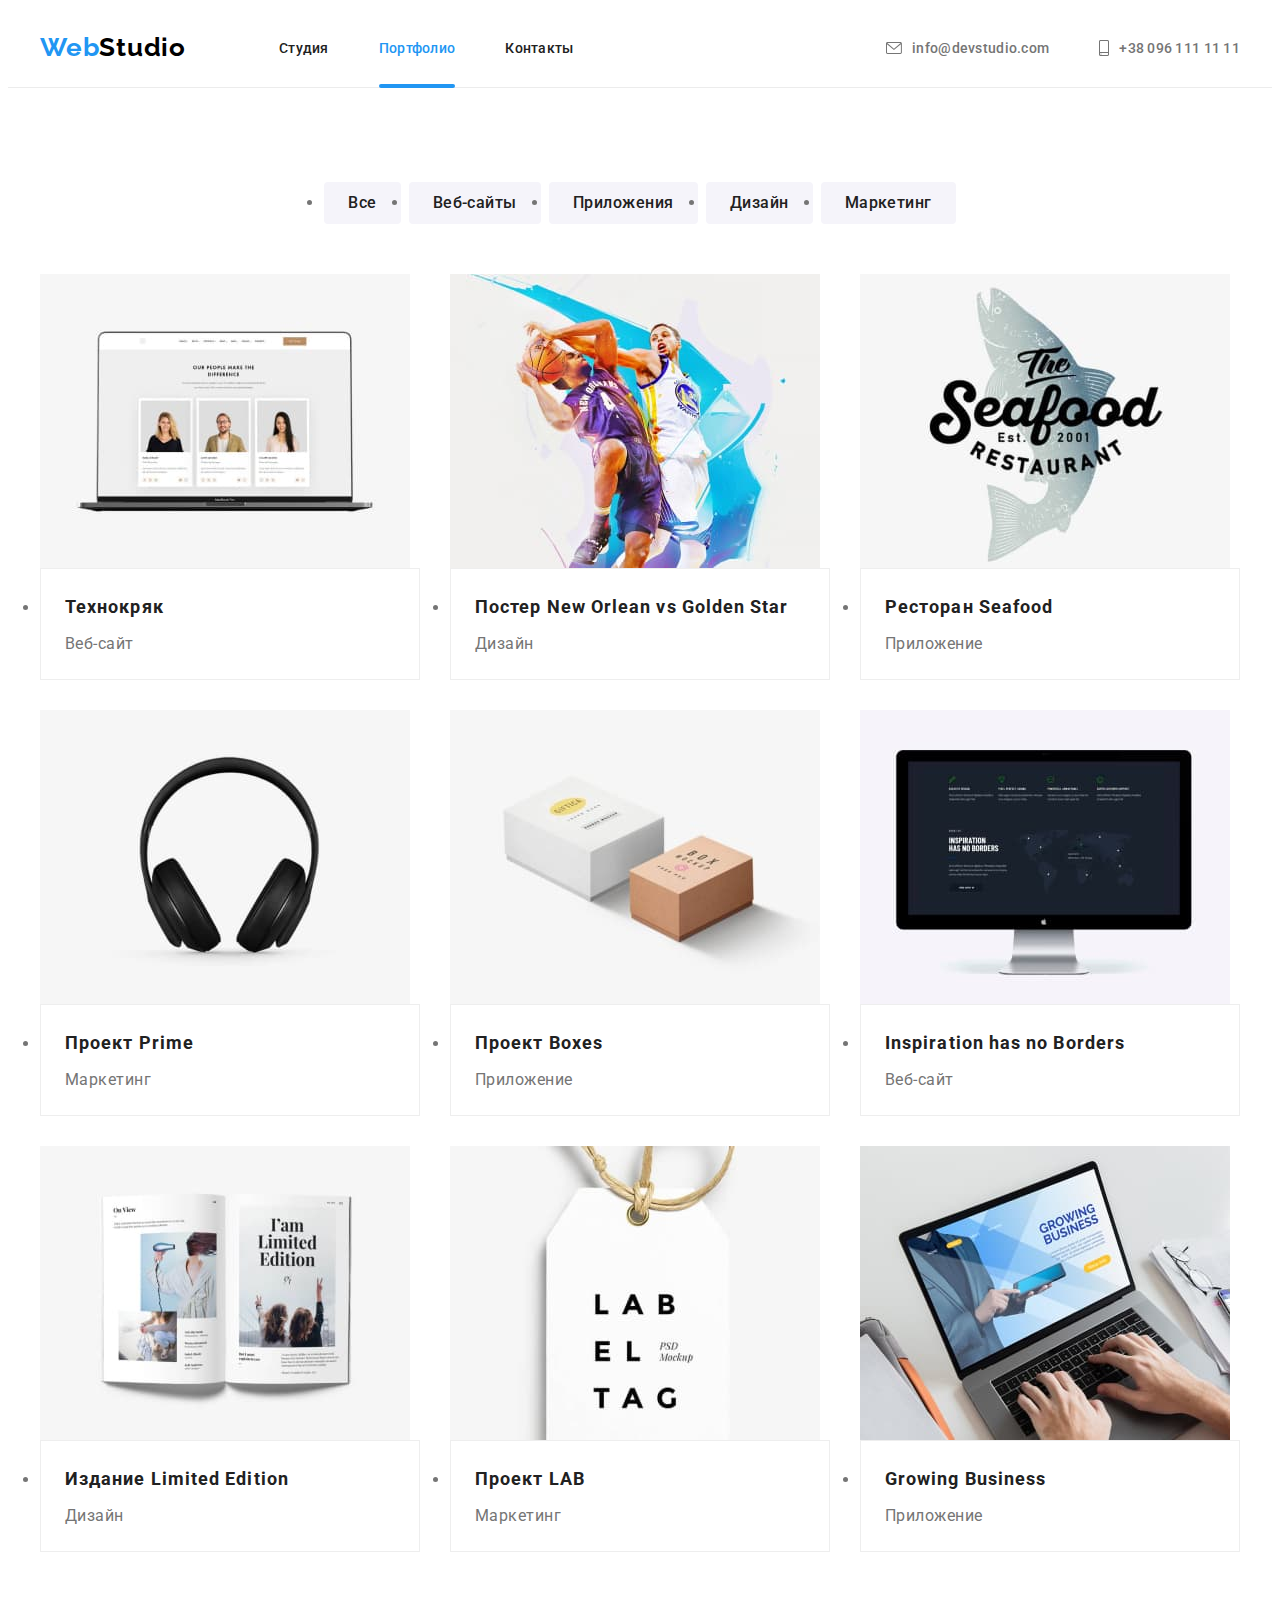
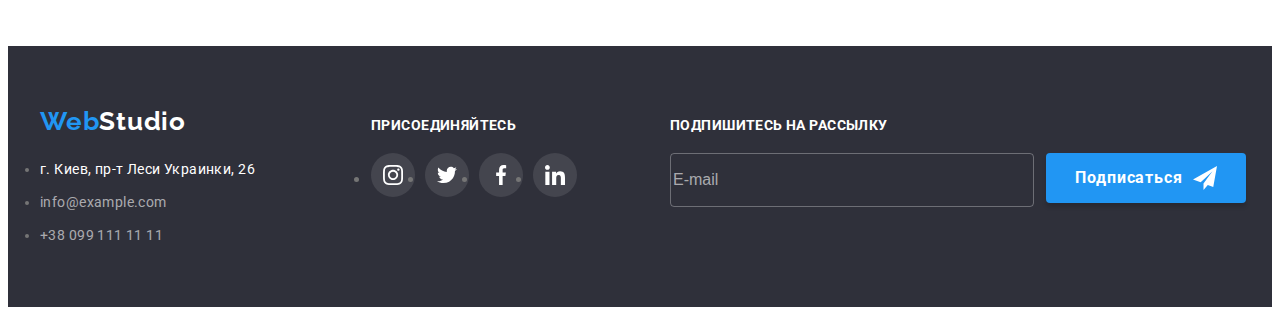
==== commit a1682aa4: "header" ====
--- a/portfolio.html
+++ b/portfolio.html
@@ -19,42 +19,44 @@
       referrerpolicy="no-referrer"
     />
     <!-- <link rel="stylesheet" href="./css/styles.css" /> -->
-    <link rel="stylesheet" href="./css/main.css" />
+    <link rel="stylesheet" href="./css/main.min.css" />
   </head>
   <body>
     <!-- header -->
     <header class="header">
-      <div class="container header-container">
+      <div class="header__container">
         <a href="./index.html" class="logo" lang="en"
-          >Web<span class="logo--dark">Studio</span></a
+          >Web<span class="logo__dark">Studio</span></a
         >
         <nav>
-          <ul class="header-list list prim-text-size">
-            <li class="header-list__item">
-              <a href="./index.html" class="header-list__link current"
-                >Студия</a
+          <ul class="site-nav">
+            <li class="site-nav__item">
+              <a href="./index.html" class="site-nav__link">Студия</a>
+            </li>
+            <li class="site-nav__item">
+              <a
+                href="./portfolio.html"
+                class="site-nav__link site-nav__link--current"
+                >Портфолио</a
               >
             </li>
-            <li class="header-list__item">
-              <a href="./portfolio.html" class="header-list__link">Портфолио</a>
-            </li>
-            <li class="header-list__item">
-              <a href="" class="header-list__link">Контакты</a>
+            <li class="site-nav__item">
+              <a href="" class="site-nav__link">Контакты</a>
             </li>
           </ul>
         </nav>
-        <ul class="header-connect list prim-text-size">
-          <li class="header-connect__item">
-            <a href="mailto:info@devstudio.com" class="header-connect__link">
-              <svg class="header-connect__envelope" width="16" height="12">
+        <ul class="connect list">
+          <li class="connect__item">
+            <a href="mailto:info@devstudio.com" class="connect__link">
+              <svg class="connect__icon" width="16" height="12">
                 <use href="./images/symbol-defs.svg#envelope"></use>
               </svg>
               info@devstudio.com
             </a>
           </li>
-          <li class="header-connect__item">
-            <a href="tel:+380961111111" class="header-connect__link">
-              <svg class="header-connect__smartphone" width="10" height="16">
+          <li class="connect__item">
+            <a href="tel:+380961111111" class="connect__link">
+              <svg class="connect__icon" width="10" height="16">
                 <use href="./images/symbol-defs.svg#smartphone"></use>
               </svg>
               +38 096 111 11 11
@@ -71,26 +73,26 @@
           <!-- portfolio nav ------------- -->
 
           <ul class="portfolio-list list">
-            <li class="portfolio-item">
+            <li class="portfolio-list__item">
               <button type="button" class="portfolio-btn">Все</button>
             </li>
-            <li class="portfolio-item">
+            <li class="portfolio-list__item">
               <button type="button" class="portfolio-btn">Веб-сайты</button>
             </li>
-            <li class="portfolio-item">
+            <li class="portfolio-list__item">
               <button type="button" class="portfolio-btn">Приложения</button>
             </li>
-            <li class="portfolio-item">
+            <li class="portfolio-list__item">
               <button type="button" class="portfolio-btn">Дизайн</button>
             </li>
-            <li class="portfolio-item">
+            <li class="portfolio-list__item">
               <button type="button" class="portfolio-btn">Маркетинг</button>
             </li>
           </ul>
 
           <!-- project -->
           <ul class="project-list list">
-            <li class="project-item">
+            <li class="project-list__item">
               <a href="" class="project-link">
                 <div class="project-card-img">
                   <img
@@ -111,7 +113,7 @@
                 </div>
               </a>
             </li>
-            <li class="project-item">
+            <li class="project-list__item">
               <a href="" class="project-link">
                 <div class="project-card-img">
                   <img
@@ -134,7 +136,7 @@
                 </div>
               </a>
             </li>
-            <li class="project-item">
+            <li class="project-list__item">
               <a href="" class="project-link">
                 <div class="project-card-img">
                   <img
@@ -157,7 +159,7 @@
                 </div>
               </a>
             </li>
-            <li class="project-item">
+            <li class="project-list__item">
               <a href="" class="project-link">
                 <div class="project-card-img">
                   <img
@@ -180,7 +182,7 @@
                 </div>
               </a>
             </li>
-            <li class="project-item">
+            <li class="project-list__item">
               <a href="" class="project-link">
                 <div class="project-card-img">
                   <img
@@ -203,7 +205,7 @@
                 </div>
               </a>
             </li>
-            <li class="project-item">
+            <li class="project-list__item">
               <a href="" class="project-link">
                 <div class="project-card-img">
                   <img
@@ -226,7 +228,7 @@
                 </div>
               </a>
             </li>
-            <li class="project-item">
+            <li class="project-list__item">
               <a href="" class="project-link">
                 <div class="project-card-img">
                   <img
@@ -249,7 +251,7 @@
                 </div>
               </a>
             </li>
-            <li class="project-item">
+            <li class="project-list__item">
               <a href="" class="project-link">
                 <div class="project-card-img">
                   <img
@@ -272,7 +274,7 @@
                 </div>
               </a>
             </li>
-            <li class="project-item">
+            <li class="project-list__item">
               <a href="" class="project-link">
                 <div class="project-card-img">
                   <img
@@ -302,26 +304,28 @@
       <div class="container container-footer">
         <div class="container-logoadd">
           <a href="./index.html" class="logo" lang="en"
-            >Web<span class="logo--light">Studio</span>
+            >Web<span class="logo__light">Studio</span>
           </a>
-          <address class="footer-address">
-            <ul class="footer-address-list list">
-              <li class="footer-address-item">
+          <address class="container-address">
+            <ul class="footer-address list">
+              <li class="footer-address__item">
                 <a
                   href="https://goo.gl/maps/Y3qcfdr68zk5Risw8"
                   target="_blank"
                   rel="noopener noreferrer nofollow"
-                  class="footer-link-address"
+                  class="footer-link footer-link--address"
                   >г. Киев, пр-т Леси Украинки, 26</a
                 >
               </li>
-              <li class="footer-address-item">
-                <a href="mailto:info@example.com" class="footer-link-mail"
+              <li class="footer-address__item">
+                <a
+                  href="mailto:info@example.com"
+                  class="footer-link footer-link--mail"
                   >info@example.com</a
                 >
               </li>
-              <li class="footer-address-item">
-                <a href="tel:+380991111111" class="footer-link-tel"
+              <li class="footer-address__item">
+                <a href="tel:+380991111111" class="footer-link footer-link--tel"
                   >+38 099 111 11 11</a
                 >
               </li>
@@ -331,29 +335,29 @@
         <div class="container-links">
           <p class="footer-cont-text">Присоединяйтесь</p>
           <!-- links -->
-          <ul class="footer-icon-list list">
-            <li class="footer-icon-item">
+          <ul class="footer-icon list">
+            <li class="footer-icon__item">
               <a href="" class="footer-icon-link">
                 <svg class="footer-icon-icon" width="20" height="20">
                   <use href="./images/symbol-defs.svg#instagram"></use>
                 </svg>
               </a>
             </li>
-            <li class="footer-icon-item">
+            <li class="footer-icon__item">
               <a href="" class="footer-icon-link">
                 <svg class="footer-icon-icon" width="20" height="20">
                   <use href="./images/symbol-defs.svg#twitter"></use>
                 </svg>
               </a>
             </li>
-            <li class="footer-icon-item">
+            <li class="footer-icon__item">
               <a href="" class="footer-icon-link">
                 <svg class="footer-icon-icon" width="20" height="20">
                   <use href="./images/symbol-defs.svg#facebook"></use>
                 </svg>
               </a>
             </li>
-            <li class="footer-icon-item">
+            <li class="footer-icon__item">
               <a href="" class="footer-icon-link">
                 <svg class="footer-icon-icon" width="20" height="20">
                   <use href="./images/symbol-defs.svg#linkedin"></use>
@@ -366,10 +370,10 @@
         <div class="container-email">
           <p class="footer-cont-text">Подпишитесь на рассылку</p>
           <form class="form-input">
-            <label for="item-mail"></label>
+            <label for="form-input__label"></label>
             <input
               type="email"
-              class="input-mail-item"
+              class="form-input__item"
               name="item-mail"
               id="item-mail"
               placeholder="E-mail"
--- a/css/main.min.css
+++ b/css/main.min.css
@@ -0,0 +1,2 @@
+:root{--prim-text-color: #757575;--title-text-color: #212121;--accent-color: #2196f3;--prim-backg-color: #ffffff;--light-backg-color: #f5f4fa;--dark-backg-color: #2f303a}p,h1,h2,h3,h4,h5,h6{margin:0}ul{margin:0;padding:0}body{font-family:'Roboto', sans-serif;color:var(--prim-text-color);background-color:var(--prim-backg-color)}button{cursor:pointer}img{height:auto;display:block;max-width:100%}a{text-decoration:none}.visually-hidden{position:absolute;white-space:nowrap;width:1px;height:1px;overflow:hidden;border:0;padding:0;clip:rect(0 0 0 0);clip-path:inset(50%);margin:-1px}.btn,.header__container,.connect__link,.dev-text-container,.cont-link,.client-link,.footer-icon-link,.chek-field{display:flex;align-items:center}.header__container{width:1200px;padding-left:15px;padding-right:15px;margin:0 auto}.site-nav,.connect{list-style:none}.container{width:1200px;padding-left:15px;padding-right:15px;margin:0 auto}.section{padding-top:94px;padding-bottom:94px}.page-title{font-size:36px;line-height:1.16667;letter-spacing:.03em;text-align:center;color:var(--title-text-color)}.btn{font-family:inherit;cursor:pointer;width:200px;height:50px;font-weight:700;font-size:16px;line-height:1.875;letter-spacing:.06em;justify-content:center;text-align:center;white-space:nowrap;color:#ffffff;background-color:var(--accent-color);border:transparent;border-radius:4px;box-shadow:0px 4px 4px rgba(0,0,0,0.15);transition:background-color 300ms cubic-bezier(0.4, 0, 0.2, 1)}.btn:hover,.btn:focus{background-color:#188ce8}.logo{font-family:Raleway, sans-serif;font-weight:700;font-size:26px;line-height:1.19231;letter-spacing:.03em;color:var(--accent-color);transition:color 300ms cubic-bezier(0.4, 0, 0.2, 1)}.logo:hover .logo__dark,.logo:focus .logo__dark,.logo:hover .logo__light,.logo:focus .logo__light{color:var(--accent-color)}.logo__dark{font-family:Raleway, sans-serif;color:#000000}.logo__light{font-family:Raleway, sans-serif;color:#ffffff}.header{padding-top:24px;padding-bottom:24px;border-bottom:1px solid #ececec}.site-nav{margin-left:93px}.site-nav,.connect{font-weight:500;font-size:14px;line-height:1.14286;letter-spacing:.02em;display:flex}.site-nav__item{position:relative}.site-nav__item+.site-nav__item{margin-left:50px}.site-nav__link{color:var(--title-text-color);transition:color 300ms cubic-bezier(0.4, 0, 0.2, 1)}.site-nav__link:hover,.site-nav__link:focus{color:var(--accent-color)}.site-nav__link--current{color:var(--accent-color)}.site-nav__link--current::after{content:'';width:100%;height:4px;background:#2196f3;border-radius:2px;position:absolute;left:0;top:44px}.connect{margin-left:auto}.connect__item+.connect__item{margin-left:50px}.connect__link{color:var(--prim-text-color);transition:color 300ms cubic-bezier(0.4, 0, 0.2, 1)}.connect__link:hover,.connect__link:focus{color:var(--accent-color)}.connect__icon{margin-right:10px;fill:currentColor}.hero{background-color:var(--dark-backg-color);max-width:1600px;padding:200px 0;margin-left:auto;margin-right:auto;background-image:linear-gradient(to right, rgba(47,48,58,0.4), rgba(47,48,58,0.4)),url("../images/hero-1.jpg");background-repeat:no-repeat;background-position:center;background-size:cover}.hero-title{font-weight:900;font-size:44px;line-height:1.36364;letter-spacing:.06em;max-width:696px;text-align:center;text-transform:uppercase;color:#ffffff;margin-bottom:30px;margin-left:auto;margin-right:auto}.btn--hero{padding:10px 32px;margin-left:auto;margin-right:auto}.advantage-list{display:flex;justify-content:space-between}.advantage-list__item+.advantage-list__item{margin-left:30px}.advantage-list__icon{display:flex;height:120px;margin-bottom:30px;align-items:center;justify-content:center;background:var(--light-backg-color);border-radius:4px}.advantage-item-title{font-weight:700;font-size:14px;line-height:1.14286;letter-spacing:.03em;text-transform:uppercase;color:var(--title-text-color);margin-bottom:10px}.advantage-item-text{font-size:14px;line-height:1.71429;letter-spacing:.03em;width:270px}.development{padding-top:0;padding-bottom:94px}.development-list{display:flex;margin-left:-30px}.development-title{margin-bottom:50px}.development-list__item{width:calc(100% / 3 - 30px);margin-left:30px}.dev-item-container{position:relative}.dev-text-container{position:absolute;justify-content:center;width:100%;height:70px;background:rgba(47,48,58,0.8);bottom:0px}.dev-item-text{font-weight:700;font-size:14px;line-height:1.14286;letter-spacing:.03em;text-transform:uppercase;color:#ffffff}.team{background-color:var(--light-backg-color)}.team-title{margin-bottom:50px}.team-list{display:flex;margin-left:-30px;margin-bottom:-30px;flex-wrap:wrap}.team-list__item{width:calc(100% / 4 - 30px);margin-left:30px;margin-bottom:30px;background:#ffffff;box-shadow:0px 1px 3px rgba(0,0,0,0.12),0px 1px 1px rgba(0,0,0,0.14),0px 2px 1px rgba(0,0,0,0.2);border-radius:0px 0px 4px 4px}.team-card{padding:30px 0}.team-item-size{font-size:16px;line-height:1.1875;letter-spacing:.03em;text-align:center}.team-item-title{font-weight:500;color:var(--title-text-color);margin-bottom:10px}.team-item-text{margin-bottom:16px}.cont-item{display:flex;justify-content:center}.cont-item__icon{width:44px;height:44px}.cont-item__icon+.cont-item__con{margin-left:10px}.cont-link{justify-content:center;width:100%;height:100%;border-radius:50%;color:#afb1b8;background-color:var(--prim-backg-color);transition-property:background-color, color;transition-duration:250ms;transition-timing-function:cubic-bezier(0.4, 0, 0.2, 1)}.cont-link:hover,.cont-link:focus{color:#ffffff;background-color:var(--accent-color)}.team-cont-icon{fill:currentColor}.client-title{margin-bottom:50px}.client-list{display:flex}.client-list__item{width:170px;height:92px;background:#ffffff}.client-list__item+.client-list__item{margin-left:30px}.client-link{justify-content:center;width:100%;height:100%;border:1px solid #afb1b8;border-radius:4px;color:#afb1b8;transition-property:border, color;transition-duration:250ms;transition-timing-function:cubic-bezier(0.4, 0, 0.2, 1)}.client-link:hover,.client-link:focus{color:var(--accent-color);border:1px solid var(--accent-color)}.client-icon{fill:currentColor}.footer{background-color:var(--dark-backg-color);padding-top:60px;padding-bottom:60px}.container-footer{display:flex;align-items:baseline}.container-logoadd{flex-grow:1}.container-address{margin-top:20px}.footer-address__item{font-style:normal;font-size:14px;line-height:1.71429;letter-spacing:.03em}.footer-address__item:not(:last-child){margin-bottom:9px}.footer-link--address{color:#ffffff;transition:color 300ms cubic-bezier(0.4, 0, 0.2, 1)}.footer-link--mail,.footer-link--tel{color:rgba(255,255,255,0.6);transition:color 300ms cubic-bezier(0.4, 0, 0.2, 1)}.footer-link:hover,.footer-link:focus{color:var(--accent-color)}.container-links{margin-left:70px;margin-right:93px}.footer-cont-text{font-weight:700;font-size:14px;line-height:1.14286;letter-spacing:.03em;text-transform:uppercase;color:#ffffff;margin-bottom:20px}.footer-icon{display:flex;justify-content:center}.footer-icon__item{width:44px;height:44px}.footer-icon__item+.footer-icon__item{margin-left:10px}.footer-icon-link{justify-content:center;width:100%;height:100%;border-radius:50%;color:#ffffff;background:rgba(255,255,255,0.1);transition-property:background-color, color;transition-duration:250ms;transition-timing-function:cubic-bezier(0.4, 0, 0.2, 1)}.footer-icon-link:hover,.footer-icon-link:focus{color:#ffffff;background-color:var(--accent-color)}.footer-icon-icon{fill:currentColor}.container-email{width:570px}.form-input{display:inline-flex}.form-input__item{font-size:16px;height:50px;border-radius:4px;background-color:transparent;width:358px;border:1px solid rgba(255,255,255,0.3);transition:border-color 500ms}.form-input__item::placeholder{color:rgba(255,255,255,0.6);transition:color 500ms}.form-input__item:hover,.form-input__item:focus{color:#ffffff;border:1px solid #ffffff}.form-input__item:hover::placeholder,.form-input__item:focus::placeholder{color:#ffffff}.form-input__btn{padding:10px 28px;margin-left:12px}.icon-send{margin-left:10px;fill:currentColor}.portfolio-list{margin-bottom:50px;display:flex;justify-content:center}.portfolio-list__item+.portfolio-list__item{margin-left:8px}.portfolio-btn{padding:6px 22px;font-family:inherit;cursor:pointer;font-weight:500;font-size:16px;line-height:1.625;letter-spacing:.03em;color:var(--title-text-color);border-color:transparent;border-radius:4px;background-color:var(--light-backg-color);transition-property:background-color, color, box-shadow;transition-duration:250ms;transition-timing-function:cubic-bezier(0.4, 0, 0.2, 1)}.portfolio-btn:hover,.portfolio-btn:focus{color:#ffffff;background-color:var(--accent-color);box-shadow:0px 3px 1px rgba(0,0,0,0.1),0px 1px 2px rgba(0,0,0,0.08),0px 2px 2px rgba(0,0,0,0.12)}.project-list{display:flex;margin-left:-30px;margin-bottom:-30px;flex-wrap:wrap}.project-list__item{width:calc(100% / 3 - 30px);margin-left:30px;margin-bottom:30px;position:relative}.project-card-img{position:relative;overflow:hidden}.project-item-text{position:absolute;top:0;left:0;font-size:18px;line-height:1.55556;letter-spacing:.03em;color:#ffffff;background-color:rgba(33,150,243,0.8);padding:24px;height:100%;transform:translateY(100%);transition:transform 300ms cubic-bezier(0.4, 0, 0.2, 1)}.project-link{display:block;transition:box-shadow 300ms cubic-bezier(0.4, 0, 0.2, 1)}.project-link:hover,.project-link:focus{box-shadow:0px 1px 1px rgba(0,0,0,0.12),0px 4px 4px rgba(0,0,0,0.06),1px 4px 6px rgba(0,0,0,0.16)}.project-link:hover .project-item-text,.project-link:focus .project-item-text{transform:translateY(0)}.project-card-footer{background:#ffffff;border:1px solid #eeeeee;box-sizing:border-box;padding:20px 24px}.project-item-title{margin-bottom:4px;font-weight:700;font-size:18px;line-height:2;letter-spacing:.06em;color:var(--title-text-color)}.project-item-development{font-weight:hull;font-size:16px;line-height:1.875;letter-spacing:.03em;color:var(--prim-text-color)}.backdrop{width:100vw;height:100vh;background-color:rgba(0,0,0,0.367);position:fixed;top:0;transition:opacity 500ms, visibility 500ms}.modal{width:528px;min-height:581px;background-color:#ffffff;border-radius:10px;position:absolute;top:50%;left:50%;transform:translate(-50%, -50%);padding:40px}.modal-close-btn{width:30px;height:30px;border-radius:50%;border:1px solid #999999;background-color:transparent;position:absolute;top:8px;right:8px;display:flex;align-items:center;justify-content:center}.modal-close-btn:hover,.modal-close-btn:focus{fill:var(--accent-color)}.is-hidden{opacity:0;pointer-events:none;visibility:hidden}.modal-title{font-weight:700;font-size:20px;line-height:1.15;letter-spacing:.03em;text-align:center;color:var(--title-text-color);margin-bottom:12px}.form-field{margin-bottom:10px}.modal-label{display:block;font-size:12px;line-height:1.33333;letter-spacing:.01em;color:var(--prim-text-color);margin-bottom:10px}.modal-label--end{margin-bottom:20px}.modal-label__field{position:relative;display:block;margin-top:4px}.modal-label__block{width:100%;border:1px solid rgba(33,33,33,0.2);border-radius:4px;outline:none}.modal-label__block::placeholder{font-size:12px;line-height:1.16667;letter-spacing:.01em;color:rgba(117,117,117,0.5)}.modal-label__block:hover::placeholder,.modal-label__block:focus::placeholder{color:var(--accent-color)}.modal-label__block:hover+.modal-icon,.modal-label__block:focus+.modal-icon{fill:var(--accent-color)}.modal-label__block--input{height:40px;padding-left:42px}.modal-label__block--text{height:120px;padding:12px 16px;resize:none;display:block;margin-top:4px}.modal-icon{position:absolute;left:12px;top:50%;transform:translateY(-50%);fill:var(--title-text-color)}.chek-field{position:relative;margin-bottom:30px;justify-content:center}.modal-chek-span{width:16px;height:15px;border:2px solid #000000;border-radius:2px;margin-right:8px;fill:transparent}.modal-chek-text{font-size:14px;color:var(--prim-text-color)}.modal-chek:focus+.modal-chek-span{outline:3px solid var(--accent-color)}.modal-chek:checked+.modal-chek-span{background-color:var(--accent-color);border:none;fill:#ffffff}.chek-label-span{color:var(--accent-color);text-decoration:underline}.btn--submit{padding:10px 32px;margin-left:auto;margin-right:auto}
+/*# sourceMappingURL=main.min.css.map */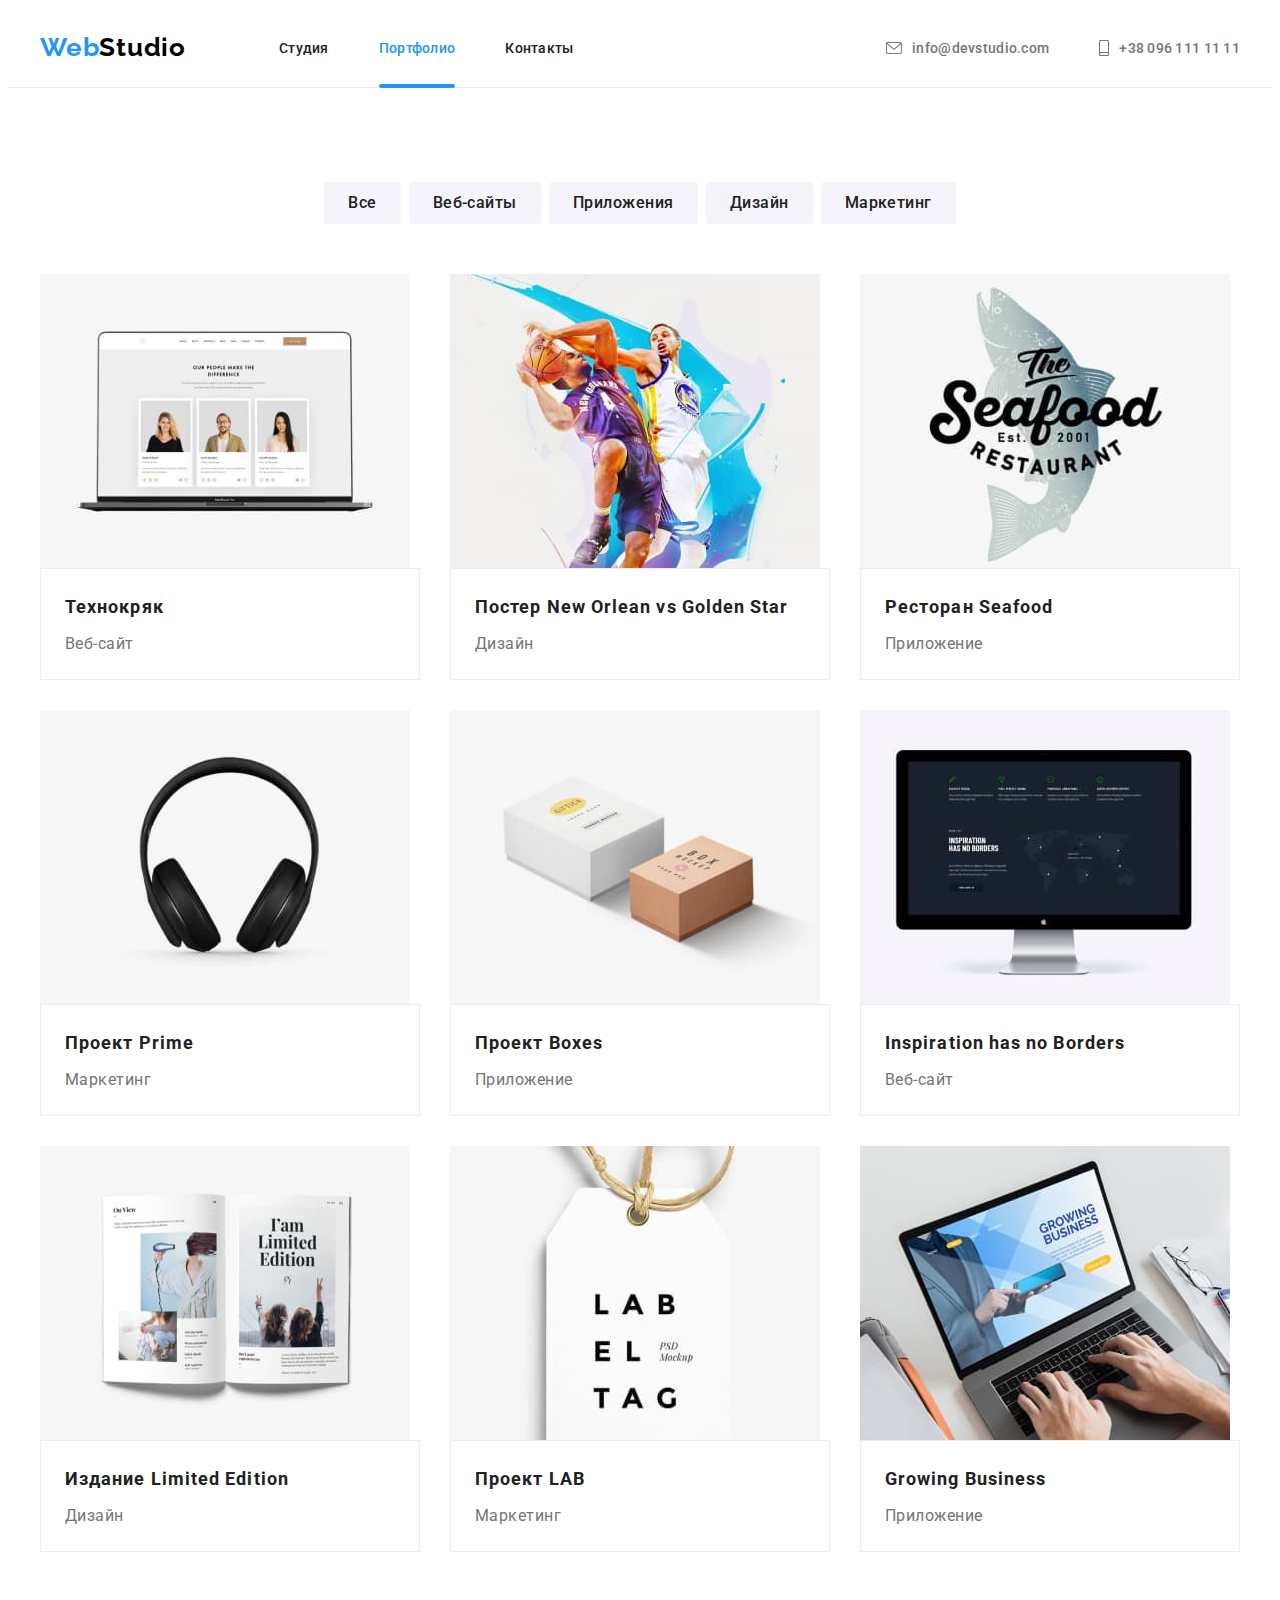
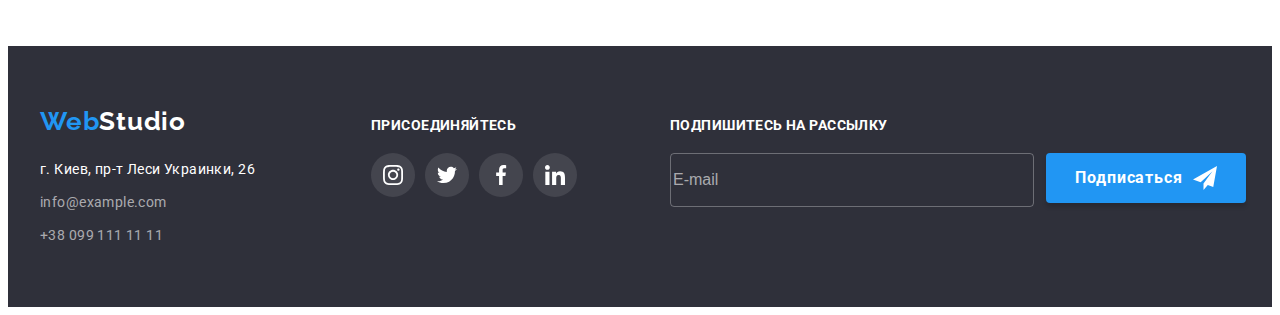
==== commit ee7a4d19: "after" ====
--- a/portfolio.html
+++ b/portfolio.html
@@ -72,226 +72,226 @@
           <h1 class="portfolio-title visually-hidden">Портфолио</h1>
           <!-- portfolio nav ------------- -->
 
-          <ul class="portfolio-list list">
-            <li class="portfolio-list__item">
-              <button type="button" class="portfolio-btn">Все</button>
-            </li>
-            <li class="portfolio-list__item">
-              <button type="button" class="portfolio-btn">Веб-сайты</button>
-            </li>
-            <li class="portfolio-list__item">
-              <button type="button" class="portfolio-btn">Приложения</button>
-            </li>
-            <li class="portfolio-list__item">
-              <button type="button" class="portfolio-btn">Дизайн</button>
-            </li>
-            <li class="portfolio-list__item">
-              <button type="button" class="portfolio-btn">Маркетинг</button>
+          <ul class="filter">
+            <li class="filter__item">
+              <button type="button" class="filter__btn">Все</button>
+            </li>
+            <li class="filter__item">
+              <button type="button" class="filter__btn">Веб-сайты</button>
+            </li>
+            <li class="filter__item">
+              <button type="button" class="filter__btn">Приложения</button>
+            </li>
+            <li class="filter__item">
+              <button type="button" class="filter__btn">Дизайн</button>
+            </li>
+            <li class="filter__item">
+              <button type="button" class="filter__btn">Маркетинг</button>
             </li>
           </ul>
 
           <!-- project -->
-          <ul class="project-list list">
-            <li class="project-list__item">
-              <a href="" class="project-link">
-                <div class="project-card-img">
+          <ul class="project">
+            <li class="project__item">
+              <a href="" class="project__link">
+                <div class="project__card-img">
                   <img
                     src="./images/p-texno.jpg"
                     alt="Фотографии сотрудников"
                     width="370"
                     height="294"
                   />
-                  <p class="project-item-text">
-                    Технокряк это современная площадка распространения
-                    коронавируса. Компании используют эту платформу для
-                    цифрового шпионажа и атак на защищённые сервера конкурентов.
-                  </p>
-                </div>
-                <div class="project-card-footer">
-                  <h2 class="project-item-title">Технокряк</h2>
-                  <p class="project-item-development">Веб-сайт</p>
-                </div>
-              </a>
-            </li>
-            <li class="project-list__item">
-              <a href="" class="project-link">
-                <div class="project-card-img">
+                  <p class="project__text">
+                    Технокряк это современная площадка распространения
+                    коронавируса. Компании используют эту платформу для
+                    цифрового шпионажа и атак на защищённые сервера конкурентов.
+                  </p>
+                </div>
+                <div class="project__footer">
+                  <h2 class="project__title">Технокряк</h2>
+                  <p class="project__development">Веб-сайт</p>
+                </div>
+              </a>
+            </li>
+            <li class="project__item">
+              <a href="" class="project__link">
+                <div class="project__card-img">
                   <img
                     src="./images/p-poster-no.jpg"
                     alt="Двое играют в волейбол"
                     width="370"
                     height="294"
                   />
-                  <p class="project-item-text">
-                    Технокряк это современная площадка распространения
-                    коронавируса. Компании используют эту платформу для
-                    цифрового шпионажа и атак на защищённые сервера конкурентов.
-                  </p>
-                </div>
-                <div class="project-card-footer">
-                  <h2 class="project-item-title">
+                  <p class="project__text">
+                    Технокряк это современная площадка распространения
+                    коронавируса. Компании используют эту платформу для
+                    цифрового шпионажа и атак на защищённые сервера конкурентов.
+                  </p>
+                </div>
+                <div class="project__footer">
+                  <h2 class="project__title">
                     Постер <span lang="en">New Orlean vs Golden Star</span>
                   </h2>
-                  <p class="project-item-development">Дизайн</p>
-                </div>
-              </a>
-            </li>
-            <li class="project-list__item">
-              <a href="" class="project-link">
-                <div class="project-card-img">
+                  <p class="project__development">Дизайн</p>
+                </div>
+              </a>
+            </li>
+            <li class="project__item">
+              <a href="" class="project__link">
+                <div class="project__card-img">
                   <img
                     src="./images/p-rest-seefood.jpg"
                     alt="Лого ресторана"
                     width="370"
                     height="294"
                   />
-                  <p class="project-item-text">
-                    Технокряк это современная площадка распространения
-                    коронавируса. Компании используют эту платформу для
-                    цифрового шпионажа и атак на защищённые сервера конкурентов.
-                  </p>
-                </div>
-                <div class="project-card-footer">
-                  <h2 class="project-item-title">
+                  <p class="project__text">
+                    Технокряк это современная площадка распространения
+                    коронавируса. Компании используют эту платформу для
+                    цифрового шпионажа и атак на защищённые сервера конкурентов.
+                  </p>
+                </div>
+                <div class="project__footer">
+                  <h2 class="project__title">
                     Ресторан <span lang="en">Seafood</span>
                   </h2>
-                  <p class="project-item-development">Приложение</p>
-                </div>
-              </a>
-            </li>
-            <li class="project-list__item">
-              <a href="" class="project-link">
-                <div class="project-card-img">
+                  <p class="project__development">Приложение</p>
+                </div>
+              </a>
+            </li>
+            <li class="project__item">
+              <a href="" class="project__link">
+                <div class="project__card-img">
                   <img
                     src="./images/p-project-prime.jpg"
                     alt="Наушники"
                     width="370"
                     height="294"
                   />
-                  <p class="project-item-text">
-                    Технокряк это современная площадка распространения
-                    коронавируса. Компании используют эту платформу для
-                    цифрового шпионажа и атак на защищённые сервера конкурентов.
-                  </p>
-                </div>
-                <div class="project-card-footer">
-                  <h2 class="project-item-title">
+                  <p class="project__text">
+                    Технокряк это современная площадка распространения
+                    коронавируса. Компании используют эту платформу для
+                    цифрового шпионажа и атак на защищённые сервера конкурентов.
+                  </p>
+                </div>
+                <div class="project__footer">
+                  <h2 class="project__title">
                     Проект <span lang="en">Prime</span>
                   </h2>
-                  <p class="project-item-development">Маркетинг</p>
-                </div>
-              </a>
-            </li>
-            <li class="project-list__item">
-              <a href="" class="project-link">
-                <div class="project-card-img">
+                  <p class="project__development">Маркетинг</p>
+                </div>
+              </a>
+            </li>
+            <li class="project__item">
+              <a href="" class="project__link">
+                <div class="project__card-img">
                   <img
                     src="./images/p-project-boxes.jpg"
                     alt="Две коробочки"
                     width="370"
                     height="294"
                   />
-                  <p class="project-item-text">
-                    Технокряк это современная площадка распространения
-                    коронавируса. Компании используют эту платформу для
-                    цифрового шпионажа и атак на защищённые сервера конкурентов.
-                  </p>
-                </div>
-                <div class="project-card-footer">
-                  <h2 class="project-item-title">
+                  <p class="project__text">
+                    Технокряк это современная площадка распространения
+                    коронавируса. Компании используют эту платформу для
+                    цифрового шпионажа и атак на защищённые сервера конкурентов.
+                  </p>
+                </div>
+                <div class="project__footer">
+                  <h2 class="project__title">
                     Проект <span lang="en">Boxes</span>
                   </h2>
-                  <p class="project-item-development">Приложение</p>
-                </div>
-              </a>
-            </li>
-            <li class="project-list__item">
-              <a href="" class="project-link">
-                <div class="project-card-img">
+                  <p class="project__development">Приложение</p>
+                </div>
+              </a>
+            </li>
+            <li class="project__item">
+              <a href="" class="project__link">
+                <div class="project__card-img">
                   <img
                     src="./images/p-inspiration-borders.jpg"
                     alt="Веб страница на мониторе"
                     width="370"
                     height="294"
                   />
-                  <p class="project-item-text">
-                    Технокряк это современная площадка распространения
-                    коронавируса. Компании используют эту платформу для
-                    цифрового шпионажа и атак на защищённые сервера конкурентов.
-                  </p>
-                </div>
-                <div class="project-card-footer">
-                  <h2 class="project-item-title" lang="en">
+                  <p class="project__text">
+                    Технокряк это современная площадка распространения
+                    коронавируса. Компании используют эту платформу для
+                    цифрового шпионажа и атак на защищённые сервера конкурентов.
+                  </p>
+                </div>
+                <div class="project__footer">
+                  <h2 class="project__title" lang="en">
                     Inspiration has no Borders
                   </h2>
-                  <p class="project-item-development">Веб-сайт</p>
-                </div>
-              </a>
-            </li>
-            <li class="project-list__item">
-              <a href="" class="project-link">
-                <div class="project-card-img">
+                  <p class="project__development">Веб-сайт</p>
+                </div>
+              </a>
+            </li>
+            <li class="project__item">
+              <a href="" class="project__link">
+                <div class="project__card-img">
                   <img
                     src="./images/p-limited-idition.jpg"
                     alt="Раскрытая страница журнала"
                     width="370"
                     height="294"
                   />
-                  <p class="project-item-text">
-                    Технокряк это современная площадка распространения
-                    коронавируса. Компании используют эту платформу для
-                    цифрового шпионажа и атак на защищённые сервера конкурентов.
-                  </p>
-                </div>
-                <div class="project-card-footer">
-                  <h2 class="project-item-title">
+                  <p class="project__text">
+                    Технокряк это современная площадка распространения
+                    коронавируса. Компании используют эту платформу для
+                    цифрового шпионажа и атак на защищённые сервера конкурентов.
+                  </p>
+                </div>
+                <div class="project__footer">
+                  <h2 class="project__title">
                     Издание <span lang="en">Limited Edition</span>
                   </h2>
-                  <p class="project-item-development">Дизайн</p>
-                </div>
-              </a>
-            </li>
-            <li class="project-list__item">
-              <a href="" class="project-link">
-                <div class="project-card-img">
+                  <p class="project__development">Дизайн</p>
+                </div>
+              </a>
+            </li>
+            <li class="project__item">
+              <a href="" class="project__link">
+                <div class="project__card-img">
                   <img
                     src="./images/p-project-lab.jpg"
                     alt="Ярлык на веревочке"
                     width="370"
                     height="294"
                   />
-                  <p class="project-item-text">
-                    Технокряк это современная площадка распространения
-                    коронавируса. Компании используют эту платформу для
-                    цифрового шпионажа и атак на защищённые сервера конкурентов.
-                  </p>
-                </div>
-                <div class="project-card-footer">
-                  <h2 class="project-item-title">
+                  <p class="project__text">
+                    Технокряк это современная площадка распространения
+                    коронавируса. Компании используют эту платформу для
+                    цифрового шпионажа и атак на защищённые сервера конкурентов.
+                  </p>
+                </div>
+                <div class="project__footer">
+                  <h2 class="project__title">
                     Проект <span lang="en">LAB</span>
                   </h2>
-                  <p class="project-item-development">Маркетинг</p>
-                </div>
-              </a>
-            </li>
-            <li class="project-list__item">
-              <a href="" class="project-link">
-                <div class="project-card-img">
+                  <p class="project__development">Маркетинг</p>
+                </div>
+              </a>
+            </li>
+            <li class="project__item">
+              <a href="" class="project__link">
+                <div class="project__card-img">
                   <img
                     src="./images/p-growing-business.jpg"
                     alt="Работа за ноутбуком"
                     width="370"
                     height="294"
                   />
-                  <p class="project-item-text">
-                    Технокряк это современная площадка распространения
-                    коронавируса. Компании используют эту платформу для
-                    цифрового шпионажа и атак на защищённые сервера конкурентов.
-                  </p>
-                </div>
-                <div class="project-card-footer">
-                  <h2 class="project-item-title" lang="en">Growing Business</h2>
-                  <p class="project-item-development">Приложение</p>
+                  <p class="project__text">
+                    Технокряк это современная площадка распространения
+                    коронавируса. Компании используют эту платформу для
+                    цифрового шпионажа и атак на защищённые сервера конкурентов.
+                  </p>
+                </div>
+                <div class="project__footer">
+                  <h2 class="project__title" lang="en">Growing Business</h2>
+                  <p class="project__development">Приложение</p>
                 </div>
               </a>
             </li>
@@ -301,7 +301,7 @@
     </main>
     <!-- footer -->
     <footer class="footer">
-      <div class="container container-footer">
+      <div class="container container--flex">
         <div class="container-logoadd">
           <a href="./index.html" class="logo" lang="en"
             >Web<span class="logo__light">Studio</span>
--- a/css/main.min.css
+++ b/css/main.min.css
@@ -1,2 +1,2 @@
-:root{--prim-text-color: #757575;--title-text-color: #212121;--accent-color: #2196f3;--prim-backg-color: #ffffff;--light-backg-color: #f5f4fa;--dark-backg-color: #2f303a}p,h1,h2,h3,h4,h5,h6{margin:0}ul{margin:0;padding:0}body{font-family:'Roboto', sans-serif;color:var(--prim-text-color);background-color:var(--prim-backg-color)}button{cursor:pointer}img{height:auto;display:block;max-width:100%}a{text-decoration:none}.visually-hidden{position:absolute;white-space:nowrap;width:1px;height:1px;overflow:hidden;border:0;padding:0;clip:rect(0 0 0 0);clip-path:inset(50%);margin:-1px}.btn,.header__container,.connect__link,.dev-text-container,.cont-link,.client-link,.footer-icon-link,.chek-field{display:flex;align-items:center}.header__container{width:1200px;padding-left:15px;padding-right:15px;margin:0 auto}.site-nav,.connect{list-style:none}.container{width:1200px;padding-left:15px;padding-right:15px;margin:0 auto}.section{padding-top:94px;padding-bottom:94px}.page-title{font-size:36px;line-height:1.16667;letter-spacing:.03em;text-align:center;color:var(--title-text-color)}.btn{font-family:inherit;cursor:pointer;width:200px;height:50px;font-weight:700;font-size:16px;line-height:1.875;letter-spacing:.06em;justify-content:center;text-align:center;white-space:nowrap;color:#ffffff;background-color:var(--accent-color);border:transparent;border-radius:4px;box-shadow:0px 4px 4px rgba(0,0,0,0.15);transition:background-color 300ms cubic-bezier(0.4, 0, 0.2, 1)}.btn:hover,.btn:focus{background-color:#188ce8}.logo{font-family:Raleway, sans-serif;font-weight:700;font-size:26px;line-height:1.19231;letter-spacing:.03em;color:var(--accent-color);transition:color 300ms cubic-bezier(0.4, 0, 0.2, 1)}.logo:hover .logo__dark,.logo:focus .logo__dark,.logo:hover .logo__light,.logo:focus .logo__light{color:var(--accent-color)}.logo__dark{font-family:Raleway, sans-serif;color:#000000}.logo__light{font-family:Raleway, sans-serif;color:#ffffff}.header{padding-top:24px;padding-bottom:24px;border-bottom:1px solid #ececec}.site-nav{margin-left:93px}.site-nav,.connect{font-weight:500;font-size:14px;line-height:1.14286;letter-spacing:.02em;display:flex}.site-nav__item{position:relative}.site-nav__item+.site-nav__item{margin-left:50px}.site-nav__link{color:var(--title-text-color);transition:color 300ms cubic-bezier(0.4, 0, 0.2, 1)}.site-nav__link:hover,.site-nav__link:focus{color:var(--accent-color)}.site-nav__link--current{color:var(--accent-color)}.site-nav__link--current::after{content:'';width:100%;height:4px;background:#2196f3;border-radius:2px;position:absolute;left:0;top:44px}.connect{margin-left:auto}.connect__item+.connect__item{margin-left:50px}.connect__link{color:var(--prim-text-color);transition:color 300ms cubic-bezier(0.4, 0, 0.2, 1)}.connect__link:hover,.connect__link:focus{color:var(--accent-color)}.connect__icon{margin-right:10px;fill:currentColor}.hero{background-color:var(--dark-backg-color);max-width:1600px;padding:200px 0;margin-left:auto;margin-right:auto;background-image:linear-gradient(to right, rgba(47,48,58,0.4), rgba(47,48,58,0.4)),url("../images/hero-1.jpg");background-repeat:no-repeat;background-position:center;background-size:cover}.hero-title{font-weight:900;font-size:44px;line-height:1.36364;letter-spacing:.06em;max-width:696px;text-align:center;text-transform:uppercase;color:#ffffff;margin-bottom:30px;margin-left:auto;margin-right:auto}.btn--hero{padding:10px 32px;margin-left:auto;margin-right:auto}.advantage-list{display:flex;justify-content:space-between}.advantage-list__item+.advantage-list__item{margin-left:30px}.advantage-list__icon{display:flex;height:120px;margin-bottom:30px;align-items:center;justify-content:center;background:var(--light-backg-color);border-radius:4px}.advantage-item-title{font-weight:700;font-size:14px;line-height:1.14286;letter-spacing:.03em;text-transform:uppercase;color:var(--title-text-color);margin-bottom:10px}.advantage-item-text{font-size:14px;line-height:1.71429;letter-spacing:.03em;width:270px}.development{padding-top:0;padding-bottom:94px}.development-list{display:flex;margin-left:-30px}.development-title{margin-bottom:50px}.development-list__item{width:calc(100% / 3 - 30px);margin-left:30px}.dev-item-container{position:relative}.dev-text-container{position:absolute;justify-content:center;width:100%;height:70px;background:rgba(47,48,58,0.8);bottom:0px}.dev-item-text{font-weight:700;font-size:14px;line-height:1.14286;letter-spacing:.03em;text-transform:uppercase;color:#ffffff}.team{background-color:var(--light-backg-color)}.team-title{margin-bottom:50px}.team-list{display:flex;margin-left:-30px;margin-bottom:-30px;flex-wrap:wrap}.team-list__item{width:calc(100% / 4 - 30px);margin-left:30px;margin-bottom:30px;background:#ffffff;box-shadow:0px 1px 3px rgba(0,0,0,0.12),0px 1px 1px rgba(0,0,0,0.14),0px 2px 1px rgba(0,0,0,0.2);border-radius:0px 0px 4px 4px}.team-card{padding:30px 0}.team-item-size{font-size:16px;line-height:1.1875;letter-spacing:.03em;text-align:center}.team-item-title{font-weight:500;color:var(--title-text-color);margin-bottom:10px}.team-item-text{margin-bottom:16px}.cont-item{display:flex;justify-content:center}.cont-item__icon{width:44px;height:44px}.cont-item__icon+.cont-item__con{margin-left:10px}.cont-link{justify-content:center;width:100%;height:100%;border-radius:50%;color:#afb1b8;background-color:var(--prim-backg-color);transition-property:background-color, color;transition-duration:250ms;transition-timing-function:cubic-bezier(0.4, 0, 0.2, 1)}.cont-link:hover,.cont-link:focus{color:#ffffff;background-color:var(--accent-color)}.team-cont-icon{fill:currentColor}.client-title{margin-bottom:50px}.client-list{display:flex}.client-list__item{width:170px;height:92px;background:#ffffff}.client-list__item+.client-list__item{margin-left:30px}.client-link{justify-content:center;width:100%;height:100%;border:1px solid #afb1b8;border-radius:4px;color:#afb1b8;transition-property:border, color;transition-duration:250ms;transition-timing-function:cubic-bezier(0.4, 0, 0.2, 1)}.client-link:hover,.client-link:focus{color:var(--accent-color);border:1px solid var(--accent-color)}.client-icon{fill:currentColor}.footer{background-color:var(--dark-backg-color);padding-top:60px;padding-bottom:60px}.container-footer{display:flex;align-items:baseline}.container-logoadd{flex-grow:1}.container-address{margin-top:20px}.footer-address__item{font-style:normal;font-size:14px;line-height:1.71429;letter-spacing:.03em}.footer-address__item:not(:last-child){margin-bottom:9px}.footer-link--address{color:#ffffff;transition:color 300ms cubic-bezier(0.4, 0, 0.2, 1)}.footer-link--mail,.footer-link--tel{color:rgba(255,255,255,0.6);transition:color 300ms cubic-bezier(0.4, 0, 0.2, 1)}.footer-link:hover,.footer-link:focus{color:var(--accent-color)}.container-links{margin-left:70px;margin-right:93px}.footer-cont-text{font-weight:700;font-size:14px;line-height:1.14286;letter-spacing:.03em;text-transform:uppercase;color:#ffffff;margin-bottom:20px}.footer-icon{display:flex;justify-content:center}.footer-icon__item{width:44px;height:44px}.footer-icon__item+.footer-icon__item{margin-left:10px}.footer-icon-link{justify-content:center;width:100%;height:100%;border-radius:50%;color:#ffffff;background:rgba(255,255,255,0.1);transition-property:background-color, color;transition-duration:250ms;transition-timing-function:cubic-bezier(0.4, 0, 0.2, 1)}.footer-icon-link:hover,.footer-icon-link:focus{color:#ffffff;background-color:var(--accent-color)}.footer-icon-icon{fill:currentColor}.container-email{width:570px}.form-input{display:inline-flex}.form-input__item{font-size:16px;height:50px;border-radius:4px;background-color:transparent;width:358px;border:1px solid rgba(255,255,255,0.3);transition:border-color 500ms}.form-input__item::placeholder{color:rgba(255,255,255,0.6);transition:color 500ms}.form-input__item:hover,.form-input__item:focus{color:#ffffff;border:1px solid #ffffff}.form-input__item:hover::placeholder,.form-input__item:focus::placeholder{color:#ffffff}.form-input__btn{padding:10px 28px;margin-left:12px}.icon-send{margin-left:10px;fill:currentColor}.portfolio-list{margin-bottom:50px;display:flex;justify-content:center}.portfolio-list__item+.portfolio-list__item{margin-left:8px}.portfolio-btn{padding:6px 22px;font-family:inherit;cursor:pointer;font-weight:500;font-size:16px;line-height:1.625;letter-spacing:.03em;color:var(--title-text-color);border-color:transparent;border-radius:4px;background-color:var(--light-backg-color);transition-property:background-color, color, box-shadow;transition-duration:250ms;transition-timing-function:cubic-bezier(0.4, 0, 0.2, 1)}.portfolio-btn:hover,.portfolio-btn:focus{color:#ffffff;background-color:var(--accent-color);box-shadow:0px 3px 1px rgba(0,0,0,0.1),0px 1px 2px rgba(0,0,0,0.08),0px 2px 2px rgba(0,0,0,0.12)}.project-list{display:flex;margin-left:-30px;margin-bottom:-30px;flex-wrap:wrap}.project-list__item{width:calc(100% / 3 - 30px);margin-left:30px;margin-bottom:30px;position:relative}.project-card-img{position:relative;overflow:hidden}.project-item-text{position:absolute;top:0;left:0;font-size:18px;line-height:1.55556;letter-spacing:.03em;color:#ffffff;background-color:rgba(33,150,243,0.8);padding:24px;height:100%;transform:translateY(100%);transition:transform 300ms cubic-bezier(0.4, 0, 0.2, 1)}.project-link{display:block;transition:box-shadow 300ms cubic-bezier(0.4, 0, 0.2, 1)}.project-link:hover,.project-link:focus{box-shadow:0px 1px 1px rgba(0,0,0,0.12),0px 4px 4px rgba(0,0,0,0.06),1px 4px 6px rgba(0,0,0,0.16)}.project-link:hover .project-item-text,.project-link:focus .project-item-text{transform:translateY(0)}.project-card-footer{background:#ffffff;border:1px solid #eeeeee;box-sizing:border-box;padding:20px 24px}.project-item-title{margin-bottom:4px;font-weight:700;font-size:18px;line-height:2;letter-spacing:.06em;color:var(--title-text-color)}.project-item-development{font-weight:hull;font-size:16px;line-height:1.875;letter-spacing:.03em;color:var(--prim-text-color)}.backdrop{width:100vw;height:100vh;background-color:rgba(0,0,0,0.367);position:fixed;top:0;transition:opacity 500ms, visibility 500ms}.modal{width:528px;min-height:581px;background-color:#ffffff;border-radius:10px;position:absolute;top:50%;left:50%;transform:translate(-50%, -50%);padding:40px}.modal-close-btn{width:30px;height:30px;border-radius:50%;border:1px solid #999999;background-color:transparent;position:absolute;top:8px;right:8px;display:flex;align-items:center;justify-content:center}.modal-close-btn:hover,.modal-close-btn:focus{fill:var(--accent-color)}.is-hidden{opacity:0;pointer-events:none;visibility:hidden}.modal-title{font-weight:700;font-size:20px;line-height:1.15;letter-spacing:.03em;text-align:center;color:var(--title-text-color);margin-bottom:12px}.form-field{margin-bottom:10px}.modal-label{display:block;font-size:12px;line-height:1.33333;letter-spacing:.01em;color:var(--prim-text-color);margin-bottom:10px}.modal-label--end{margin-bottom:20px}.modal-label__field{position:relative;display:block;margin-top:4px}.modal-label__block{width:100%;border:1px solid rgba(33,33,33,0.2);border-radius:4px;outline:none}.modal-label__block::placeholder{font-size:12px;line-height:1.16667;letter-spacing:.01em;color:rgba(117,117,117,0.5)}.modal-label__block:hover::placeholder,.modal-label__block:focus::placeholder{color:var(--accent-color)}.modal-label__block:hover+.modal-icon,.modal-label__block:focus+.modal-icon{fill:var(--accent-color)}.modal-label__block--input{height:40px;padding-left:42px}.modal-label__block--text{height:120px;padding:12px 16px;resize:none;display:block;margin-top:4px}.modal-icon{position:absolute;left:12px;top:50%;transform:translateY(-50%);fill:var(--title-text-color)}.chek-field{position:relative;margin-bottom:30px;justify-content:center}.modal-chek-span{width:16px;height:15px;border:2px solid #000000;border-radius:2px;margin-right:8px;fill:transparent}.modal-chek-text{font-size:14px;color:var(--prim-text-color)}.modal-chek:focus+.modal-chek-span{outline:3px solid var(--accent-color)}.modal-chek:checked+.modal-chek-span{background-color:var(--accent-color);border:none;fill:#ffffff}.chek-label-span{color:var(--accent-color);text-decoration:underline}.btn--submit{padding:10px 32px;margin-left:auto;margin-right:auto}
+:root{--prim-text-color: #757575;--title-text-color: #212121;--accent-color: #2196f3;--prim-backg-color: #ffffff;--light-backg-color: #f5f4fa;--dark-backg-color: #2f303a}p,h1,h2,h3,h4,h5,h6{margin:0}ul{margin:0;padding:0}body{font-family:'Roboto', sans-serif;color:var(--prim-text-color);background-color:var(--prim-backg-color)}button{cursor:pointer}img{height:auto;display:block;max-width:100%}a{text-decoration:none}ul{list-style:none}.visually-hidden{position:absolute;white-space:nowrap;width:1px;height:1px;overflow:hidden;border:0;padding:0;clip:rect(0 0 0 0);clip-path:inset(50%);margin:-1px}.btn,.header__container,.connect__link,.development__box,.social__link,.client__link,.footer-icon-link,.chek-field{display:flex;align-items:center}.header__container{width:1200px;padding-left:15px;padding-right:15px;margin:0 auto}.site-nav,.connect{list-style:none}.container{width:1200px;padding-left:15px;padding-right:15px;margin:0 auto}.section{padding-top:94px;padding-bottom:94px}.section-title{font-size:36px;line-height:1.16667;letter-spacing:.03em;text-align:center;color:var(--title-text-color);margin-bottom:50px}.btn{font-family:inherit;cursor:pointer;width:200px;height:50px;font-weight:700;font-size:16px;line-height:1.875;letter-spacing:.06em;justify-content:center;text-align:center;white-space:nowrap;color:#ffffff;background-color:var(--accent-color);border:transparent;border-radius:4px;box-shadow:0px 4px 4px rgba(0,0,0,0.15);transition:background-color 300ms cubic-bezier(0.4, 0, 0.2, 1)}.btn:hover,.btn:focus{background-color:#188ce8}.logo{font-family:Raleway, sans-serif;font-weight:700;font-size:26px;line-height:1.19231;letter-spacing:.03em;color:var(--accent-color);transition:color 300ms cubic-bezier(0.4, 0, 0.2, 1)}.logo:hover .logo__dark,.logo:focus .logo__dark,.logo:hover .logo__light,.logo:focus .logo__light{color:var(--accent-color)}.logo__dark{font-family:Raleway, sans-serif;color:#000000}.logo__light{font-family:Raleway, sans-serif;color:#ffffff}.header{padding-top:24px;padding-bottom:24px;border-bottom:1px solid #ececec}.site-nav{margin-left:93px}.site-nav,.connect{font-weight:500;font-size:14px;line-height:1.14286;letter-spacing:.02em;display:flex}.site-nav__item{position:relative}.site-nav__item+.site-nav__item{margin-left:50px}.site-nav__link{color:var(--title-text-color);transition:color 300ms cubic-bezier(0.4, 0, 0.2, 1)}.site-nav__link:hover,.site-nav__link:focus{color:var(--accent-color)}.site-nav__link--current{color:var(--accent-color)}.site-nav__link--current::after{content:'';width:100%;height:4px;background:#2196f3;border-radius:2px;position:absolute;left:0;top:44px}.connect{margin-left:auto}.connect__item+.connect__item{margin-left:50px}.connect__link{color:var(--prim-text-color);transition:color 300ms cubic-bezier(0.4, 0, 0.2, 1)}.connect__link:hover,.connect__link:focus{color:var(--accent-color)}.connect__icon{margin-right:10px;fill:currentColor}.hero{background-color:var(--dark-backg-color);max-width:1600px;padding:200px 0;margin-left:auto;margin-right:auto;background-image:linear-gradient(to right, rgba(47,48,58,0.4), rgba(47,48,58,0.4)),url("../images/hero-1.jpg");background-repeat:no-repeat;background-position:center;background-size:cover}.hero__title{font-weight:900;font-size:44px;line-height:1.36364;letter-spacing:.06em;max-width:696px;text-align:center;text-transform:uppercase;color:#ffffff;margin-bottom:30px;margin-left:auto;margin-right:auto}.btn__hero{padding:10px 32px;margin-left:auto;margin-right:auto}.advantage-list{display:flex;justify-content:space-between}.advantage-list__item+.advantage-list__item{margin-left:30px}.advantage-list__box{display:flex;height:120px;margin-bottom:30px;align-items:center;justify-content:center;background:var(--light-backg-color);border-radius:4px}.advantage-list__title{font-weight:700;font-size:14px;line-height:1.14286;letter-spacing:.03em;text-transform:uppercase;color:var(--title-text-color);margin-bottom:10px}.advantage-list__text{font-size:14px;line-height:1.71429;letter-spacing:.03em;width:270px}.section--no-padding{padding-top:0}.development-list{display:flex;margin-left:-30px}.development-list__item{width:calc(100% / 3 - 30px);margin-left:30px;position:relative}.development__box{position:absolute;justify-content:center;width:100%;height:70px;background:rgba(47,48,58,0.8);bottom:0px}.development__text{font-weight:700;font-size:14px;line-height:1.14286;letter-spacing:.03em;text-transform:uppercase;color:#ffffff}.section--other-background{background-color:var(--light-backg-color)}.team{display:flex;margin-left:-30px;margin-bottom:-30px;flex-wrap:wrap}.team__item{width:calc(100% / 4 - 30px);margin-left:30px;margin-bottom:30px;background:#ffffff;box-shadow:0px 1px 3px rgba(0,0,0,0.12),0px 1px 1px rgba(0,0,0,0.14),0px 2px 1px rgba(0,0,0,0.2);border-radius:0px 0px 4px 4px}.team__card{padding:30px 0}.team__title{font-weight:500;font-size:16px;line-height:1.1875;letter-spacing:.03em;text-align:center;color:var(--title-text-color);margin-bottom:10px}.team__text{font-size:16px;line-height:1.1875;letter-spacing:.03em;text-align:center;margin-bottom:16px}.social{display:flex;justify-content:center}.social__item{width:44px;height:44px}.social__item+.social__item{margin-left:10px}.social__link{justify-content:center;width:100%;height:100%;border-radius:50%;color:#afb1b8;background-color:var(--prim-backg-color);transition-property:background-color, color;transition-duration:250ms;transition-timing-function:cubic-bezier(0.4, 0, 0.2, 1)}.social__link:hover,.social__link:focus{color:#ffffff;background-color:var(--accent-color)}.social__icon{fill:currentColor}.client{display:flex}.client__item{width:170px;height:92px;background:#ffffff}.client__item+.client__item{margin-left:30px}.client__link{justify-content:center;width:100%;height:100%;border:1px solid #afb1b8;border-radius:4px;color:#afb1b8;transition-property:border, color;transition-duration:250ms;transition-timing-function:cubic-bezier(0.4, 0, 0.2, 1)}.client__link:hover,.client__link:focus{color:var(--accent-color);border:1px solid var(--accent-color)}.client__icon{fill:currentColor}.footer{background-color:var(--dark-backg-color);padding-top:60px;padding-bottom:60px}.container--flex{display:flex;align-items:baseline}.container-logoadd{flex-grow:1}.container-address{margin-top:20px}.footer-address__item{font-style:normal;font-size:14px;line-height:1.71429;letter-spacing:.03em}.footer-address__item:not(:last-child){margin-bottom:9px}.footer-link--address{color:#ffffff;transition:color 300ms cubic-bezier(0.4, 0, 0.2, 1)}.footer-link--mail,.footer-link--tel{color:rgba(255,255,255,0.6);transition:color 300ms cubic-bezier(0.4, 0, 0.2, 1)}.footer-link:hover,.footer-link:focus{color:var(--accent-color)}.container-links{margin-left:70px;margin-right:93px}.footer-cont-text{font-weight:700;font-size:14px;line-height:1.14286;letter-spacing:.03em;text-transform:uppercase;color:#ffffff;margin-bottom:20px}.footer-icon{display:flex;justify-content:center}.footer-icon__item{width:44px;height:44px}.footer-icon__item+.footer-icon__item{margin-left:10px}.footer-icon-link{justify-content:center;width:100%;height:100%;border-radius:50%;color:#ffffff;background:rgba(255,255,255,0.1);transition-property:background-color, color;transition-duration:250ms;transition-timing-function:cubic-bezier(0.4, 0, 0.2, 1)}.footer-icon-link:hover,.footer-icon-link:focus{color:#ffffff;background-color:var(--accent-color)}.footer-icon-icon{fill:currentColor}.container-email{width:570px}.form-input{display:inline-flex}.form-input__item{font-size:16px;height:50px;border-radius:4px;background-color:transparent;width:358px;border:1px solid rgba(255,255,255,0.3);transition:border-color 500ms}.form-input__item::placeholder{color:rgba(255,255,255,0.6);transition:color 500ms}.form-input__item:hover,.form-input__item:focus{color:#ffffff;border:1px solid #ffffff}.form-input__item:hover::placeholder,.form-input__item:focus::placeholder{color:#ffffff}.form-input__btn{padding:10px 28px;margin-left:12px}.icon-send{margin-left:10px;fill:currentColor}.filter{margin-bottom:50px;display:flex;justify-content:center}.filter__item+.filter__item{margin-left:8px}.filter__btn{padding:6px 22px;font-family:inherit;cursor:pointer;font-weight:500;font-size:16px;line-height:1.625;letter-spacing:.03em;color:var(--title-text-color);border-color:transparent;border-radius:4px;background-color:var(--light-backg-color);transition-property:background-color, color, box-shadow;transition-duration:250ms;transition-timing-function:cubic-bezier(0.4, 0, 0.2, 1)}.filter__btn:hover,.filter__btn:focus{color:#ffffff;background-color:var(--accent-color);box-shadow:0px 3px 1px rgba(0,0,0,0.1),0px 1px 2px rgba(0,0,0,0.08),0px 2px 2px rgba(0,0,0,0.12)}.project{display:flex;margin-left:-30px;margin-bottom:-30px;flex-wrap:wrap}.project__item{width:calc(100% / 3 - 30px);margin-left:30px;margin-bottom:30px;position:relative}.project__card-img{position:relative;overflow:hidden}.project__text{position:absolute;top:0;left:0;font-size:18px;line-height:1.55556;letter-spacing:.03em;color:#ffffff;background-color:rgba(33,150,243,0.8);padding:24px;height:100%;transform:translateY(100%);transition:transform 300ms cubic-bezier(0.4, 0, 0.2, 1)}.project__link{display:block;transition:box-shadow 300ms cubic-bezier(0.4, 0, 0.2, 1)}.project__link:hover,.project__link:focus{box-shadow:0px 1px 1px rgba(0,0,0,0.12),0px 4px 4px rgba(0,0,0,0.06),1px 4px 6px rgba(0,0,0,0.16)}.project__link:hover .project__text,.project__link:focus .project__text{transform:translateY(0)}.project__footer{background:#ffffff;border:1px solid #eeeeee;box-sizing:border-box;padding:20px 24px}.project__title{margin-bottom:4px;font-weight:700;font-size:18px;line-height:2;letter-spacing:.06em;color:var(--title-text-color)}.project__development{font-weight:hull;font-size:16px;line-height:1.875;letter-spacing:.03em;color:var(--prim-text-color)}.backdrop{width:100vw;height:100vh;background-color:rgba(0,0,0,0.367);position:fixed;top:0;transition:opacity 500ms, visibility 500ms}.modal{width:528px;min-height:581px;background-color:#ffffff;border-radius:10px;position:absolute;top:50%;left:50%;transform:translate(-50%, -50%);padding:40px}.is-hidden{opacity:0;pointer-events:none;visibility:hidden}.modal-close-btn{width:30px;height:30px;border-radius:50%;border:1px solid #999999;background-color:transparent;position:absolute;top:8px;right:8px;display:flex;align-items:center;justify-content:center}.modal-close-btn:hover,.modal-close-btn:focus{fill:var(--accent-color)}.modal-title{font-weight:700;font-size:20px;line-height:1.15;letter-spacing:.03em;text-align:center;color:var(--title-text-color);margin-bottom:12px}.form-field{margin-bottom:10px}.modal-label{display:block;font-size:12px;line-height:1.33333;letter-spacing:.01em;color:var(--prim-text-color);margin-bottom:10px}.modal-label--end{margin-bottom:20px}.modal-label__field{position:relative;display:block;margin-top:4px}.modal-label__block{width:100%;border:1px solid rgba(33,33,33,0.2);border-radius:4px;outline:none}.modal-label__block::placeholder{font-size:12px;line-height:1.16667;letter-spacing:.01em;color:rgba(117,117,117,0.5)}.modal-label__block:hover::placeholder,.modal-label__block:focus::placeholder{color:var(--accent-color)}.modal-label__block:hover+.modal-icon,.modal-label__block:focus+.modal-icon{fill:var(--accent-color)}.modal-label__block--input{height:40px;padding-left:42px}.modal-label__block--text{height:120px;padding:12px 16px;resize:none;display:block;margin-top:4px}.modal-icon{position:absolute;left:12px;top:50%;transform:translateY(-50%);fill:var(--title-text-color)}.chek-field{position:relative;margin-bottom:30px;justify-content:center}.modal-chek-span{width:16px;height:15px;border:2px solid #000000;border-radius:2px;margin-right:8px;fill:transparent}.modal-chek-text{font-size:14px;color:var(--prim-text-color)}.modal-chek:focus+.modal-chek-span{outline:3px solid var(--accent-color)}.modal-chek:checked+.modal-chek-span{background-color:var(--accent-color);border:none;fill:#ffffff}.chek-label-span{color:var(--accent-color);text-decoration:underline}.btn--submit{padding:10px 32px;margin-left:auto;margin-right:auto}
 /*# sourceMappingURL=main.min.css.map */